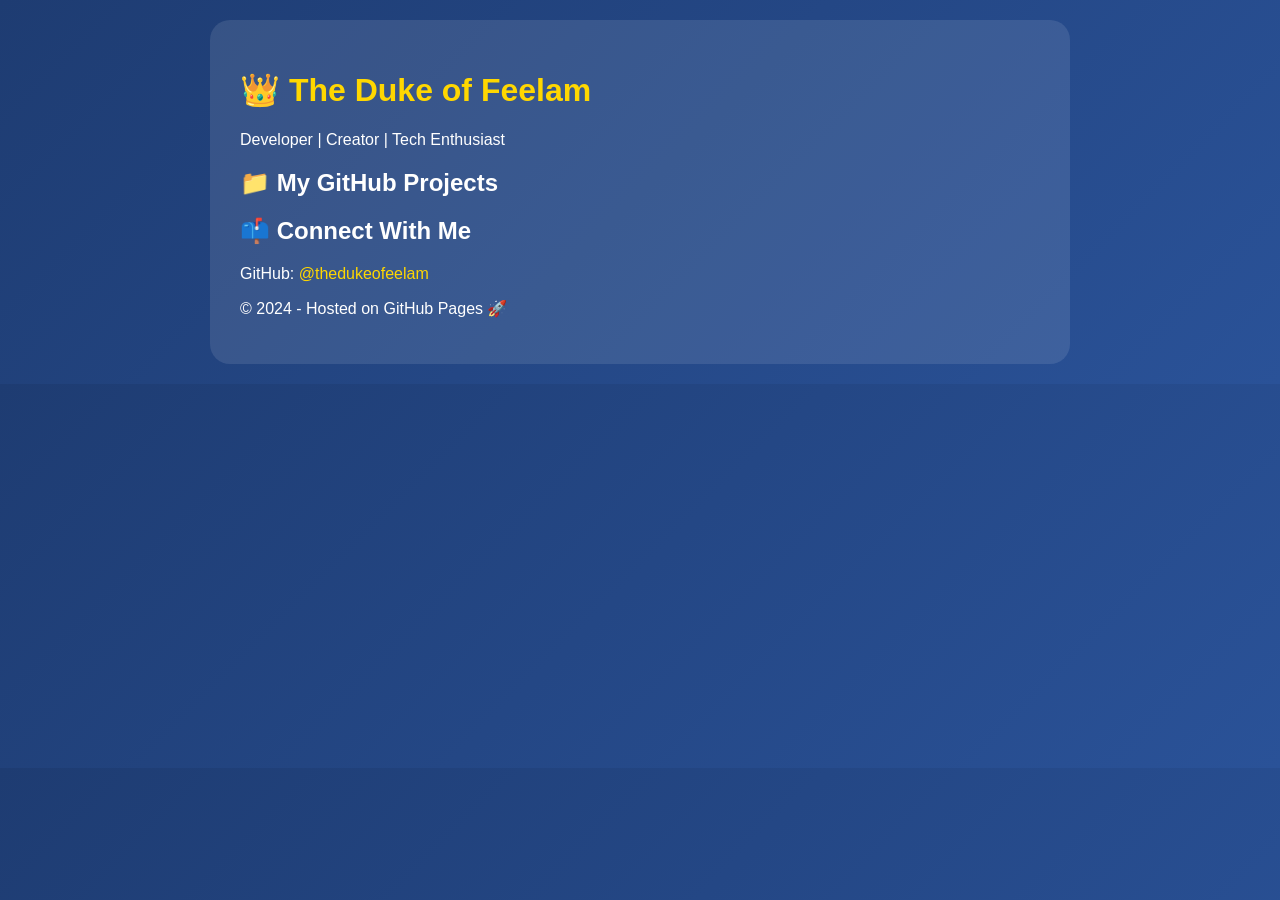
==== index.html @ 91776551 "Create index.html" ====
<!DOCTYPE html>
<html>
<head>
    <title>The Duke of Feelam | Portfolio</title>
    <meta name="viewport" content="width=device-width, initial-scale=1">
    <style>
        body {
            font-family: Arial, sans-serif;
            margin: 0;
            padding: 20px;
            background: linear-gradient(135deg, #1e3c72, #2a5298);
            color: white;
        }
        .container {
            max-width: 800px;
            margin: auto;
            background: rgba(255,255,255,0.1);
            padding: 30px;
            border-radius: 20px;
        }
        h1 { color: #ffd700; }
        .project {
            background: rgba(255,255,255,0.2);
            padding: 15px;
            margin: 10px 0;
            border-radius: 10px;
        }
        a {
            color: #ffd700;
            text-decoration: none;
        }
        .btn {
            background: #ffd700;
            color: #333;
            padding: 10px 20px;
            border-radius: 5px;
            display: inline-block;
            margin-top: 10px;
        }
    </style>
</head>
<body>
    <div class="container">
        <h1>👑 The Duke of Feelam</h1>
        <p>Developer | Creator | Tech Enthusiast</p>
        
        <h2>📁 My GitHub Projects</h2>
        <div id="repos"></div>
        
        <h2>📫 Connect With Me</h2>
        <p>GitHub: <a href="https://github.com/thedukeofeelam" target="_blank">@thedukeofeelam</a></p>
        
        <footer>
            <p>© 2024 - Hosted on GitHub Pages 🚀</p>
        </footer>
    </div>
    
    <script>
        fetch('https://api.github.com/users/thedukeofeelam/repos')
            .then(res => res.json())
            .then(repos => {
                const html = repos.map(repo => `
                    <div class="project">
                        <strong>📦 ${repo.name}</strong><br>
                        ${repo.description || 'No description'}<br>
                        <a href="${repo.html_url}" target="_blank">View on GitHub →</a>
                    </div>
                `).join('');
                document.getElementById('repos').innerHTML = html || '<p>No public repos yet</p>';
            });
    </script>
</body>
</html>
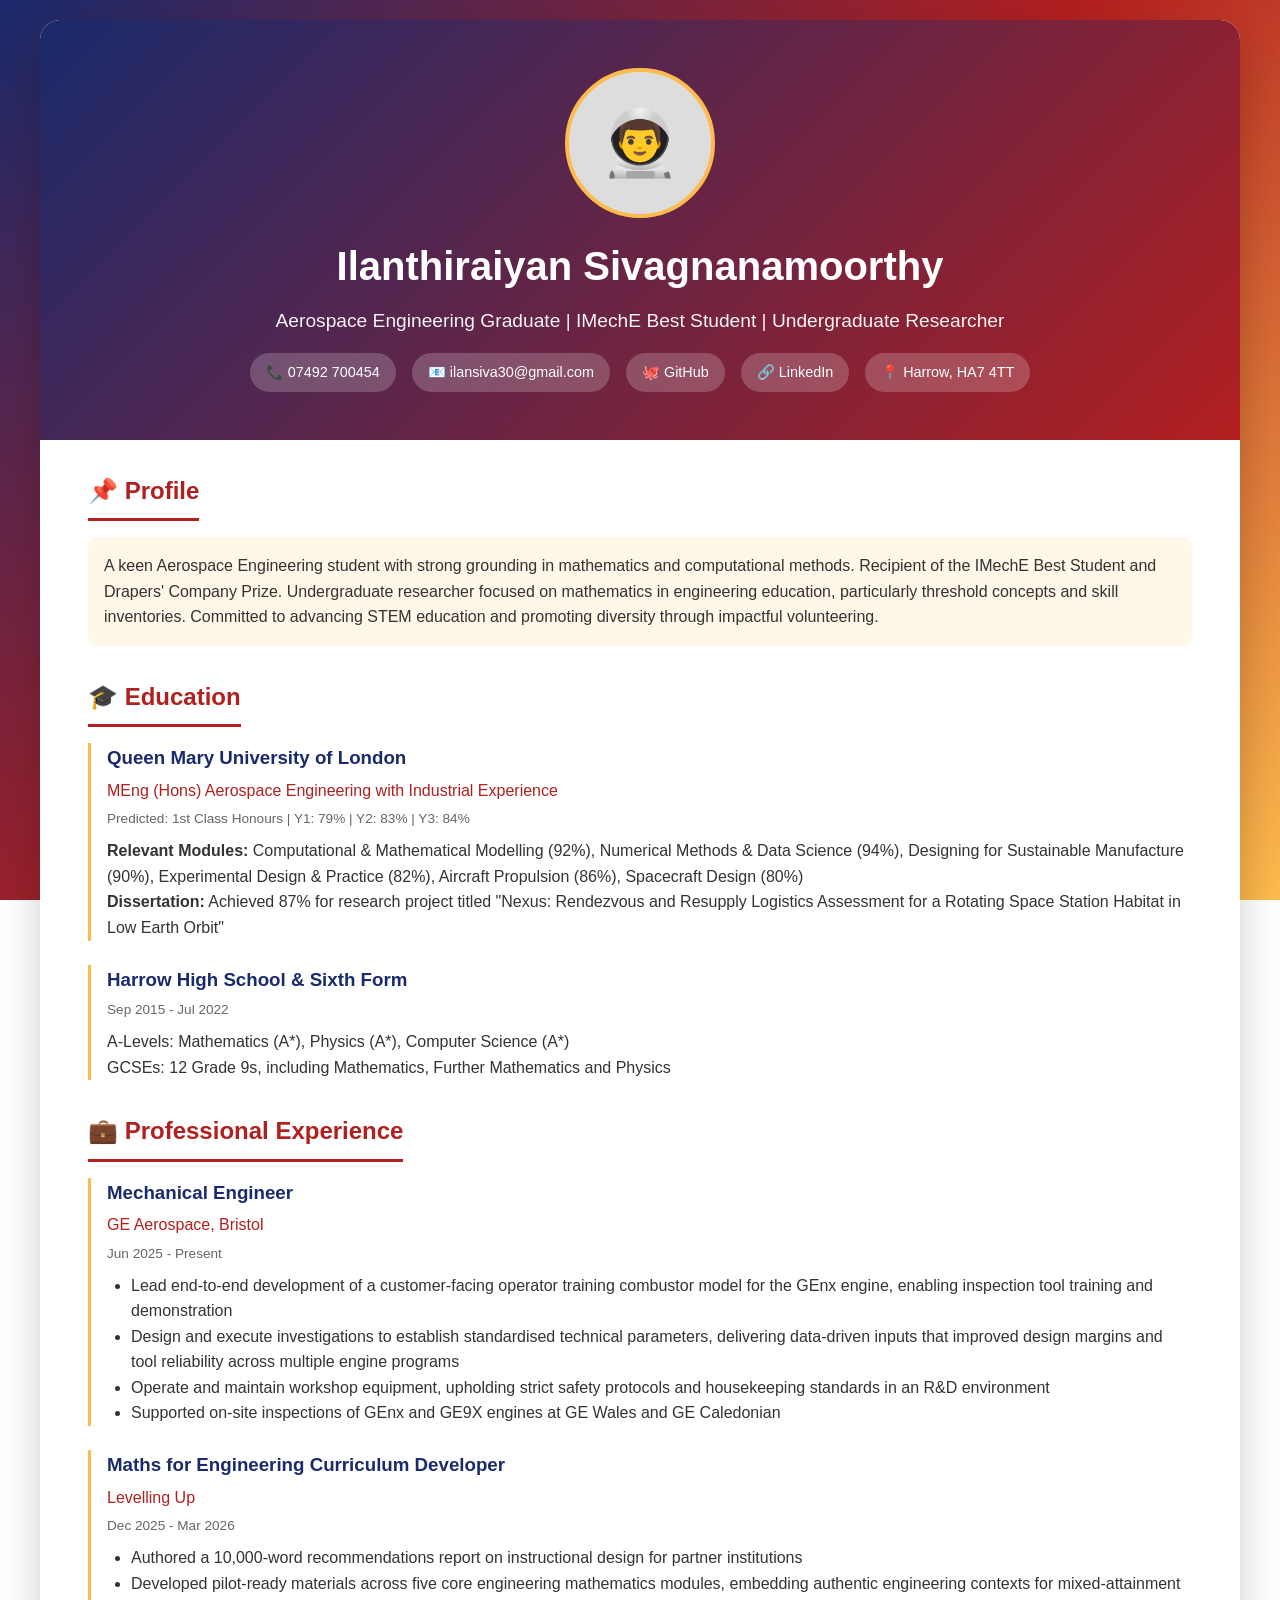
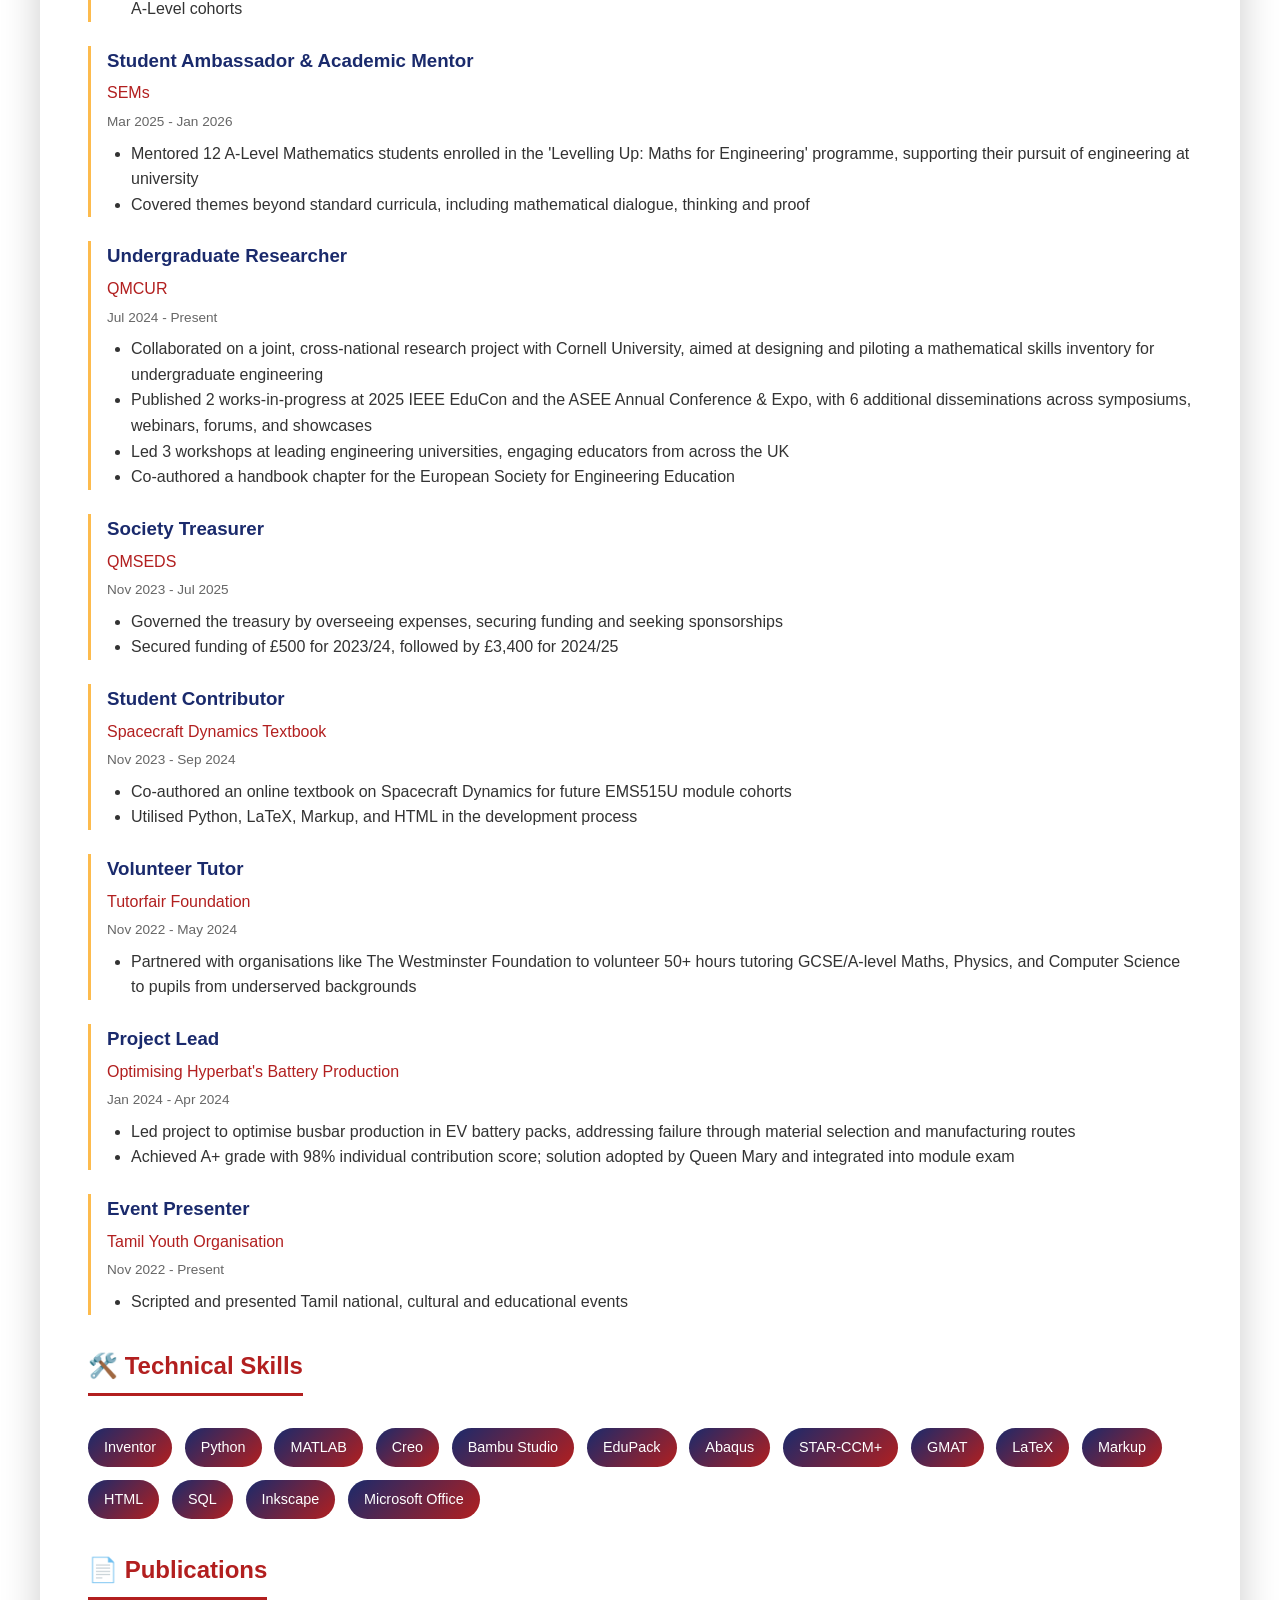
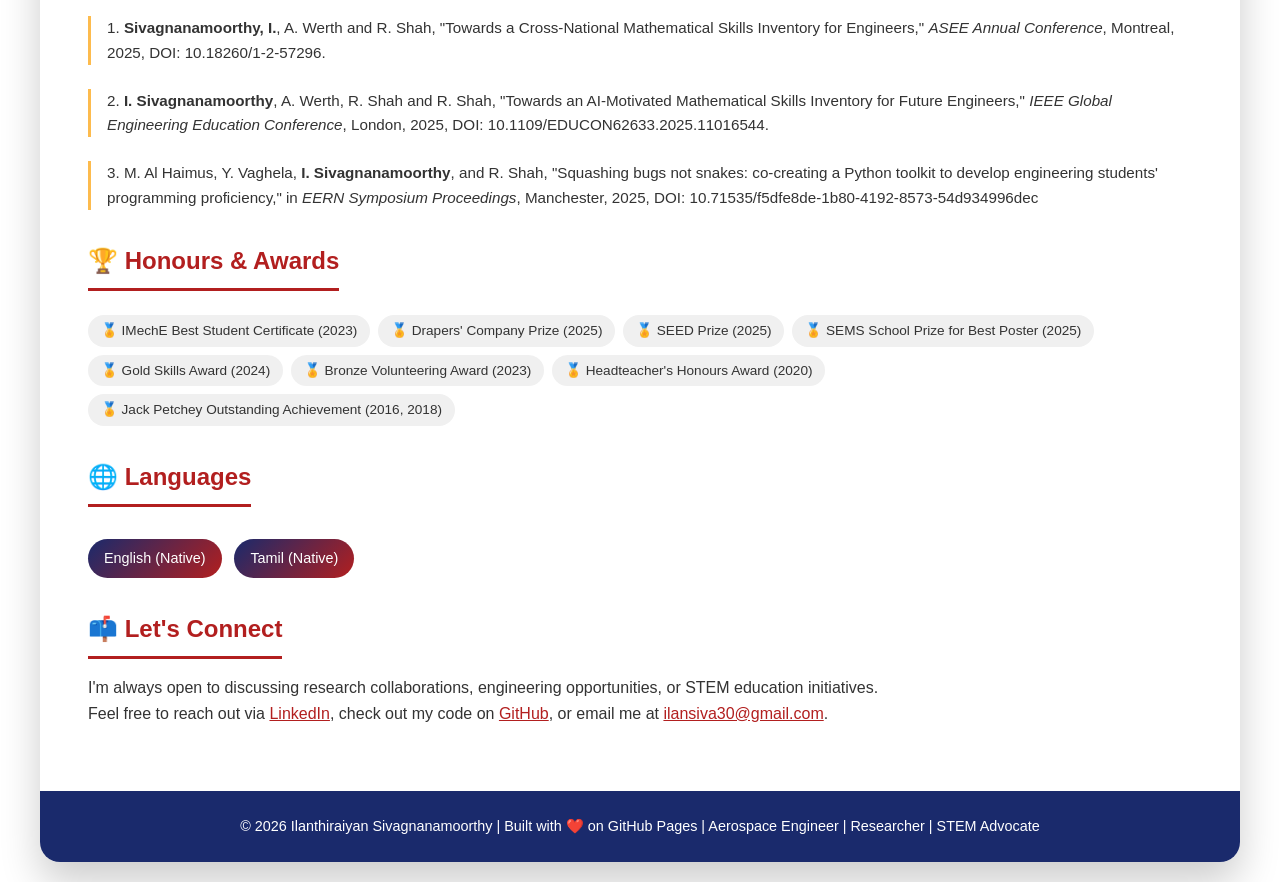
==== commit b4c2215a: "Update index.html" ====
--- a/index.html
+++ b/index.html
@@ -1,73 +1,402 @@
 <!DOCTYPE html>
-<html>
+<html lang="en">
 <head>
-    <title>The Duke of Feelam | Portfolio</title>
-    <meta name="viewport" content="width=device-width, initial-scale=1">
+    <meta charset="UTF-8">
+    <meta name="viewport" content="width=device-width, initial-scale=1.0">
+    <title>Ilanthiraiyan Sivagnanamoorthy | Aerospace Engineer</title>
     <style>
+        * {
+            margin: 0;
+            padding: 0;
+            box-sizing: border-box;
+        }
+
         body {
-            font-family: Arial, sans-serif;
-            margin: 0;
+            font-family: 'Segoe UI', Tahoma, Geneva, Verdana, sans-serif;
+            line-height: 1.6;
+            color: #333;
+            background: linear-gradient(135deg, #1a2a6c, #b21f1f, #fdbb4d);
+            background-attachment: fixed;
+            min-height: 100vh;
             padding: 20px;
-            background: linear-gradient(135deg, #1e3c72, #2a5298);
+        }
+
+        .container {
+            max-width: 1200px;
+            margin: 0 auto;
+            background: white;
+            border-radius: 20px;
+            box-shadow: 0 20px 40px rgba(0,0,0,0.2);
+            overflow: hidden;
+        }
+
+        header {
+            background: linear-gradient(135deg, #1a2a6c, #b21f1f);
             color: white;
-        }
-        .container {
-            max-width: 800px;
-            margin: auto;
-            background: rgba(255,255,255,0.1);
-            padding: 30px;
+            padding: 3rem;
+            text-align: center;
+        }
+
+        .profile-img {
+            width: 150px;
+            height: 150px;
+            border-radius: 50%;
+            border: 4px solid #fdbb4d;
+            margin-bottom: 1rem;
+            object-fit: cover;
+            background: #ddd;
+            display: inline-flex;
+            align-items: center;
+            justify-content: center;
+            font-size: 4rem;
+        }
+
+        h1 {
+            font-size: 2.5rem;
+            margin-bottom: 0.5rem;
+        }
+
+        .title {
+            font-size: 1.2rem;
+            opacity: 0.95;
+            margin-bottom: 1rem;
+        }
+
+        .contact-info {
+            display: flex;
+            justify-content: center;
+            gap: 1rem;
+            flex-wrap: wrap;
+            margin-top: 1rem;
+        }
+
+        .contact-info a, .contact-info span {
+            color: white;
+            text-decoration: none;
+            padding: 0.5rem 1rem;
+            background: rgba(255,255,255,0.2);
+            border-radius: 25px;
+            transition: 0.3s;
+            font-size: 0.9rem;
+        }
+
+        .contact-info a:hover {
+            background: #fdbb4d;
+            color: #1a2a6c;
+            transform: translateY(-2px);
+        }
+
+        .content {
+            padding: 2rem 3rem;
+        }
+
+        section {
+            margin-bottom: 2rem;
+        }
+
+        h2 {
+            color: #b21f1f;
+            border-bottom: 3px solid #b21f1f;
+            padding-bottom: 0.5rem;
+            margin-bottom: 1rem;
+            display: inline-block;
+        }
+
+        .skills {
+            display: flex;
+            flex-wrap: wrap;
+            gap: 0.8rem;
+            margin-top: 1rem;
+        }
+
+        .skill-tag {
+            background: linear-gradient(135deg, #1a2a6c, #b21f1f);
+            color: white;
+            padding: 0.5rem 1rem;
+            border-radius: 25px;
+            font-size: 0.9rem;
+        }
+
+        .project, .experience-item, .education-item, .publication-item, .award-item {
+            margin-bottom: 1.5rem;
+            padding-left: 1rem;
+            border-left: 3px solid #fdbb4d;
+        }
+
+        .project h3, .experience-item h3, .education-item h3, .publication-item h3 {
+            color: #1a2a6c;
+            margin-bottom: 0.3rem;
+        }
+
+        .company, .institution, .venue {
+            color: #b21f1f;
+            font-weight: 500;
+            margin-bottom: 0.3rem;
+        }
+
+        .date {
+            color: #666;
+            font-size: 0.85rem;
+            margin-bottom: 0.5rem;
+        }
+
+        .publication-item {
+            font-size: 0.95rem;
+        }
+
+        .publication-item a {
+            color: #b21f1f;
+            text-decoration: none;
+        }
+
+        .publication-item a:hover {
+            text-decoration: underline;
+        }
+
+        .award-list {
+            display: flex;
+            flex-wrap: wrap;
+            gap: 0.5rem;
+            margin-top: 0.5rem;
+        }
+
+        .award-badge {
+            background: #f0f0f0;
+            padding: 0.3rem 0.8rem;
             border-radius: 20px;
-        }
-        h1 { color: #ffd700; }
-        .project {
-            background: rgba(255,255,255,0.2);
-            padding: 15px;
-            margin: 10px 0;
+            font-size: 0.85rem;
+        }
+
+        footer {
+            background: #1a2a6c;
+            text-align: center;
+            padding: 1.5rem;
+            color: white;
+            font-size: 0.9rem;
+        }
+
+        .highlight {
+            background: #fdbb4d20;
+            padding: 1rem;
             border-radius: 10px;
-        }
-        a {
-            color: #ffd700;
-            text-decoration: none;
-        }
-        .btn {
-            background: #ffd700;
-            color: #333;
-            padding: 10px 20px;
-            border-radius: 5px;
-            display: inline-block;
-            margin-top: 10px;
+            margin-bottom: 1rem;
+        }
+
+        @media (max-width: 768px) {
+            .content {
+                padding: 1.5rem;
+            }
+            h1 {
+                font-size: 1.8rem;
+            }
+            .contact-info span {
+                font-size: 0.75rem;
+            }
         }
     </style>
 </head>
 <body>
     <div class="container">
-        <h1>👑 The Duke of Feelam</h1>
-        <p>Developer | Creator | Tech Enthusiast</p>
-        
-        <h2>📁 My GitHub Projects</h2>
-        <div id="repos"></div>
-        
-        <h2>📫 Connect With Me</h2>
-        <p>GitHub: <a href="https://github.com/thedukeofeelam" target="_blank">@thedukeofeelam</a></p>
-        
+        <header>
+            <div class="profile-img">👨‍🚀</div>
+            <h1>Ilanthiraiyan Sivagnanamoorthy</h1>
+            <div class="title">Aerospace Engineering Graduate | IMechE Best Student | Undergraduate Researcher</div>
+            <div class="contact-info">
+                <span>📞 07492 700454</span>
+                <a href="mailto:ilansiva30@gmail.com">📧 ilansiva30@gmail.com</a>
+                <a href="https://github.com/thedukeofeelam" target="_blank">🐙 GitHub</a>
+                <a href="https://www.linkedin.com/in/ilanthiraiyan-sivagnanamoorthy/" target="_blank">🔗 LinkedIn</a>
+                <span>📍 Harrow, HA7 4TT</span>
+            </div>
+        </header>
+
+        <div class="content">
+            <section>
+                <h2>📌 Profile</h2>
+                <div class="highlight">
+                    <p>A keen Aerospace Engineering student with strong grounding in mathematics and computational methods. Recipient of the IMechE Best Student and Drapers' Company Prize. Undergraduate researcher focused on mathematics in engineering education, particularly threshold concepts and skill inventories. Committed to advancing STEM education and promoting diversity through impactful volunteering.</p>
+                </div>
+            </section>
+
+            <section>
+                <h2>🎓 Education</h2>
+                <div class="education-item">
+                    <h3>Queen Mary University of London</h3>
+                    <div class="company">MEng (Hons) Aerospace Engineering with Industrial Experience</div>
+                    <div class="date">Predicted: 1st Class Honours | Y1: 79% | Y2: 83% | Y3: 84%</div>
+                    <p><strong>Relevant Modules:</strong> Computational & Mathematical Modelling (92%), Numerical Methods & Data Science (94%), Designing for Sustainable Manufacture (90%), Experimental Design & Practice (82%), Aircraft Propulsion (86%), Spacecraft Design (80%)</p>
+                    <p><strong>Dissertation:</strong> Achieved 87% for research project titled "Nexus: Rendezvous and Resupply Logistics Assessment for a Rotating Space Station Habitat in Low Earth Orbit"</p>
+                </div>
+                <div class="education-item">
+                    <h3>Harrow High School & Sixth Form</h3>
+                    <div class="date">Sep 2015 - Jul 2022</div>
+                    <p>A-Levels: Mathematics (A*), Physics (A*), Computer Science (A*)<br>
+                    GCSEs: 12 Grade 9s, including Mathematics, Further Mathematics and Physics</p>
+                </div>
+            </section>
+
+            <section>
+                <h2>💼 Professional Experience</h2>
+                
+                <div class="experience-item">
+                    <h3>Mechanical Engineer</h3>
+                    <div class="company">GE Aerospace, Bristol</div>
+                    <div class="date">Jun 2025 - Present</div>
+                    <ul style="margin-left: 1.5rem;">
+                        <li>Lead end-to-end development of a customer-facing operator training combustor model for the GEnx engine, enabling inspection tool training and demonstration</li>
+                        <li>Design and execute investigations to establish standardised technical parameters, delivering data-driven inputs that improved design margins and tool reliability across multiple engine programs</li>
+                        <li>Operate and maintain workshop equipment, upholding strict safety protocols and housekeeping standards in an R&D environment</li>
+                        <li>Supported on-site inspections of GEnx and GE9X engines at GE Wales and GE Caledonian</li>
+                    </ul>
+                </div>
+
+                <div class="experience-item">
+                    <h3>Maths for Engineering Curriculum Developer</h3>
+                    <div class="company">Levelling Up</div>
+                    <div class="date">Dec 2025 - Mar 2026</div>
+                    <ul style="margin-left: 1.5rem;">
+                        <li>Authored a 10,000-word recommendations report on instructional design for partner institutions</li>
+                        <li>Developed pilot-ready materials across five core engineering mathematics modules, embedding authentic engineering contexts for mixed-attainment A-Level cohorts</li>
+                    </ul>
+                </div>
+
+                <div class="experience-item">
+                    <h3>Student Ambassador & Academic Mentor</h3>
+                    <div class="company">SEMs</div>
+                    <div class="date">Mar 2025 - Jan 2026</div>
+                    <ul style="margin-left: 1.5rem;">
+                        <li>Mentored 12 A-Level Mathematics students enrolled in the 'Levelling Up: Maths for Engineering' programme, supporting their pursuit of engineering at university</li>
+                        <li>Covered themes beyond standard curricula, including mathematical dialogue, thinking and proof</li>
+                    </ul>
+                </div>
+
+                <div class="experience-item">
+                    <h3>Undergraduate Researcher</h3>
+                    <div class="company">QMCUR</div>
+                    <div class="date">Jul 2024 - Present</div>
+                    <ul style="margin-left: 1.5rem;">
+                        <li>Collaborated on a joint, cross-national research project with Cornell University, aimed at designing and piloting a mathematical skills inventory for undergraduate engineering</li>
+                        <li>Published 2 works-in-progress at 2025 IEEE EduCon and the ASEE Annual Conference & Expo, with 6 additional disseminations across symposiums, webinars, forums, and showcases</li>
+                        <li>Led 3 workshops at leading engineering universities, engaging educators from across the UK</li>
+                        <li>Co-authored a handbook chapter for the European Society for Engineering Education</li>
+                    </ul>
+                </div>
+
+                <div class="experience-item">
+                    <h3>Society Treasurer</h3>
+                    <div class="company">QMSEDS</div>
+                    <div class="date">Nov 2023 - Jul 2025</div>
+                    <ul style="margin-left: 1.5rem;">
+                        <li>Governed the treasury by overseeing expenses, securing funding and seeking sponsorships</li>
+                        <li>Secured funding of £500 for 2023/24, followed by £3,400 for 2024/25</li>
+                    </ul>
+                </div>
+
+                <div class="experience-item">
+                    <h3>Student Contributor</h3>
+                    <div class="company">Spacecraft Dynamics Textbook</div>
+                    <div class="date">Nov 2023 - Sep 2024</div>
+                    <ul style="margin-left: 1.5rem;">
+                        <li>Co-authored an online textbook on Spacecraft Dynamics for future EMS515U module cohorts</li>
+                        <li>Utilised Python, LaTeX, Markup, and HTML in the development process</li>
+                    </ul>
+                </div>
+
+                <div class="experience-item">
+                    <h3>Volunteer Tutor</h3>
+                    <div class="company">Tutorfair Foundation</div>
+                    <div class="date">Nov 2022 - May 2024</div>
+                    <ul style="margin-left: 1.5rem;">
+                        <li>Partnered with organisations like The Westminster Foundation to volunteer 50+ hours tutoring GCSE/A-level Maths, Physics, and Computer Science to pupils from underserved backgrounds</li>
+                    </ul>
+                </div>
+
+                <div class="experience-item">
+                    <h3>Project Lead</h3>
+                    <div class="company">Optimising Hyperbat's Battery Production</div>
+                    <div class="date">Jan 2024 - Apr 2024</div>
+                    <ul style="margin-left: 1.5rem;">
+                        <li>Led project to optimise busbar production in EV battery packs, addressing failure through material selection and manufacturing routes</li>
+                        <li>Achieved A+ grade with 98% individual contribution score; solution adopted by Queen Mary and integrated into module exam</li>
+                    </ul>
+                </div>
+
+                <div class="experience-item">
+                    <h3>Event Presenter</h3>
+                    <div class="company">Tamil Youth Organisation</div>
+                    <div class="date">Nov 2022 - Present</div>
+                    <ul style="margin-left: 1.5rem;">
+                        <li>Scripted and presented Tamil national, cultural and educational events</li>
+                    </ul>
+                </div>
+            </section>
+
+            <section>
+                <h2>🛠️ Technical Skills</h2>
+                <div class="skills">
+                    <span class="skill-tag">Inventor</span>
+                    <span class="skill-tag">Python</span>
+                    <span class="skill-tag">MATLAB</span>
+                    <span class="skill-tag">Creo</span>
+                    <span class="skill-tag">Bambu Studio</span>
+                    <span class="skill-tag">EduPack</span>
+                    <span class="skill-tag">Abaqus</span>
+                    <span class="skill-tag">STAR-CCM+</span>
+                    <span class="skill-tag">GMAT</span>
+                    <span class="skill-tag">LaTeX</span>
+                    <span class="skill-tag">Markup</span>
+                    <span class="skill-tag">HTML</span>
+                    <span class="skill-tag">SQL</span>
+                    <span class="skill-tag">Inkscape</span>
+                    <span class="skill-tag">Microsoft Office</span>
+                </div>
+            </section>
+
+            <section>
+                <h2>📄 Publications</h2>
+                <div class="publication-item">
+                    <p>1. <strong>Sivagnanamoorthy, I.</strong>, A. Werth and R. Shah, "Towards a Cross-National Mathematical Skills Inventory for Engineers," <em>ASEE Annual Conference</em>, Montreal, 2025, DOI: 10.18260/1-2-57296.</p>
+                </div>
+                <div class="publication-item">
+                    <p>2. <strong>I. Sivagnanamoorthy</strong>, A. Werth, R. Shah and R. Shah, "Towards an AI-Motivated Mathematical Skills Inventory for Future Engineers," <em>IEEE Global Engineering Education Conference</em>, London, 2025, DOI: 10.1109/EDUCON62633.2025.11016544.</p>
+                </div>
+                <div class="publication-item">
+                    <p>3. M. Al Haimus, Y. Vaghela, <strong>I. Sivagnanamoorthy</strong>, and R. Shah, "Squashing bugs not snakes: co-creating a Python toolkit to develop engineering students' programming proficiency," in <em>EERN Symposium Proceedings</em>, Manchester, 2025, DOI: 10.71535/f5dfe8de-1b80-4192-8573-54d934996dec</p>
+                </div>
+            </section>
+
+            <section>
+                <h2>🏆 Honours & Awards</h2>
+                <div class="award-list">
+                    <span class="award-badge">🏅 IMechE Best Student Certificate (2023)</span>
+                    <span class="award-badge">🏅 Drapers' Company Prize (2025)</span>
+                    <span class="award-badge">🏅 SEED Prize (2025)</span>
+                    <span class="award-badge">🏅 SEMS School Prize for Best Poster (2025)</span>
+                    <span class="award-badge">🏅 Gold Skills Award (2024)</span>
+                    <span class="award-badge">🏅 Bronze Volunteering Award (2023)</span>
+                    <span class="award-badge">🏅 Headteacher's Honours Award (2020)</span>
+                    <span class="award-badge">🏅 Jack Petchey Outstanding Achievement (2016, 2018)</span>
+                </div>
+            </section>
+
+            <section>
+                <h2>🌐 Languages</h2>
+                <div class="skills">
+                    <span class="skill-tag">English (Native)</span>
+                    <span class="skill-tag">Tamil (Native)</span>
+                </div>
+            </section>
+
+            <section>
+                <h2>📫 Let's Connect</h2>
+                <p>I'm always open to discussing research collaborations, engineering opportunities, or STEM education initiatives.</p>
+                <p>Feel free to reach out via <a href="https://www.linkedin.com/in/ilanthiraiyan-sivagnanamoorthy/" target="_blank" style="color:#b21f1f;">LinkedIn</a>, check out my code on <a href="https://github.com/thedukeofeelam" target="_blank" style="color:#b21f1f;">GitHub</a>, or email me at <a href="mailto:ilansiva30@gmail.com" style="color:#b21f1f;">ilansiva30@gmail.com</a>.</p>
+            </section>
+        </div>
+
         <footer>
-            <p>© 2024 - Hosted on GitHub Pages 🚀</p>
+            <p>© 2026 Ilanthiraiyan Sivagnanamoorthy | Built with ❤️ on GitHub Pages | Aerospace Engineer | Researcher | STEM Advocate</p>
         </footer>
     </div>
-    
-    <script>
-        fetch('https://api.github.com/users/thedukeofeelam/repos')
-            .then(res => res.json())
-            .then(repos => {
-                const html = repos.map(repo => `
-                    <div class="project">
-                        <strong>📦 ${repo.name}</strong><br>
-                        ${repo.description || 'No description'}<br>
-                        <a href="${repo.html_url}" target="_blank">View on GitHub →</a>
-                    </div>
-                `).join('');
-                document.getElementById('repos').innerHTML = html || '<p>No public repos yet</p>';
-            });
-    </script>
 </body>
 </html>
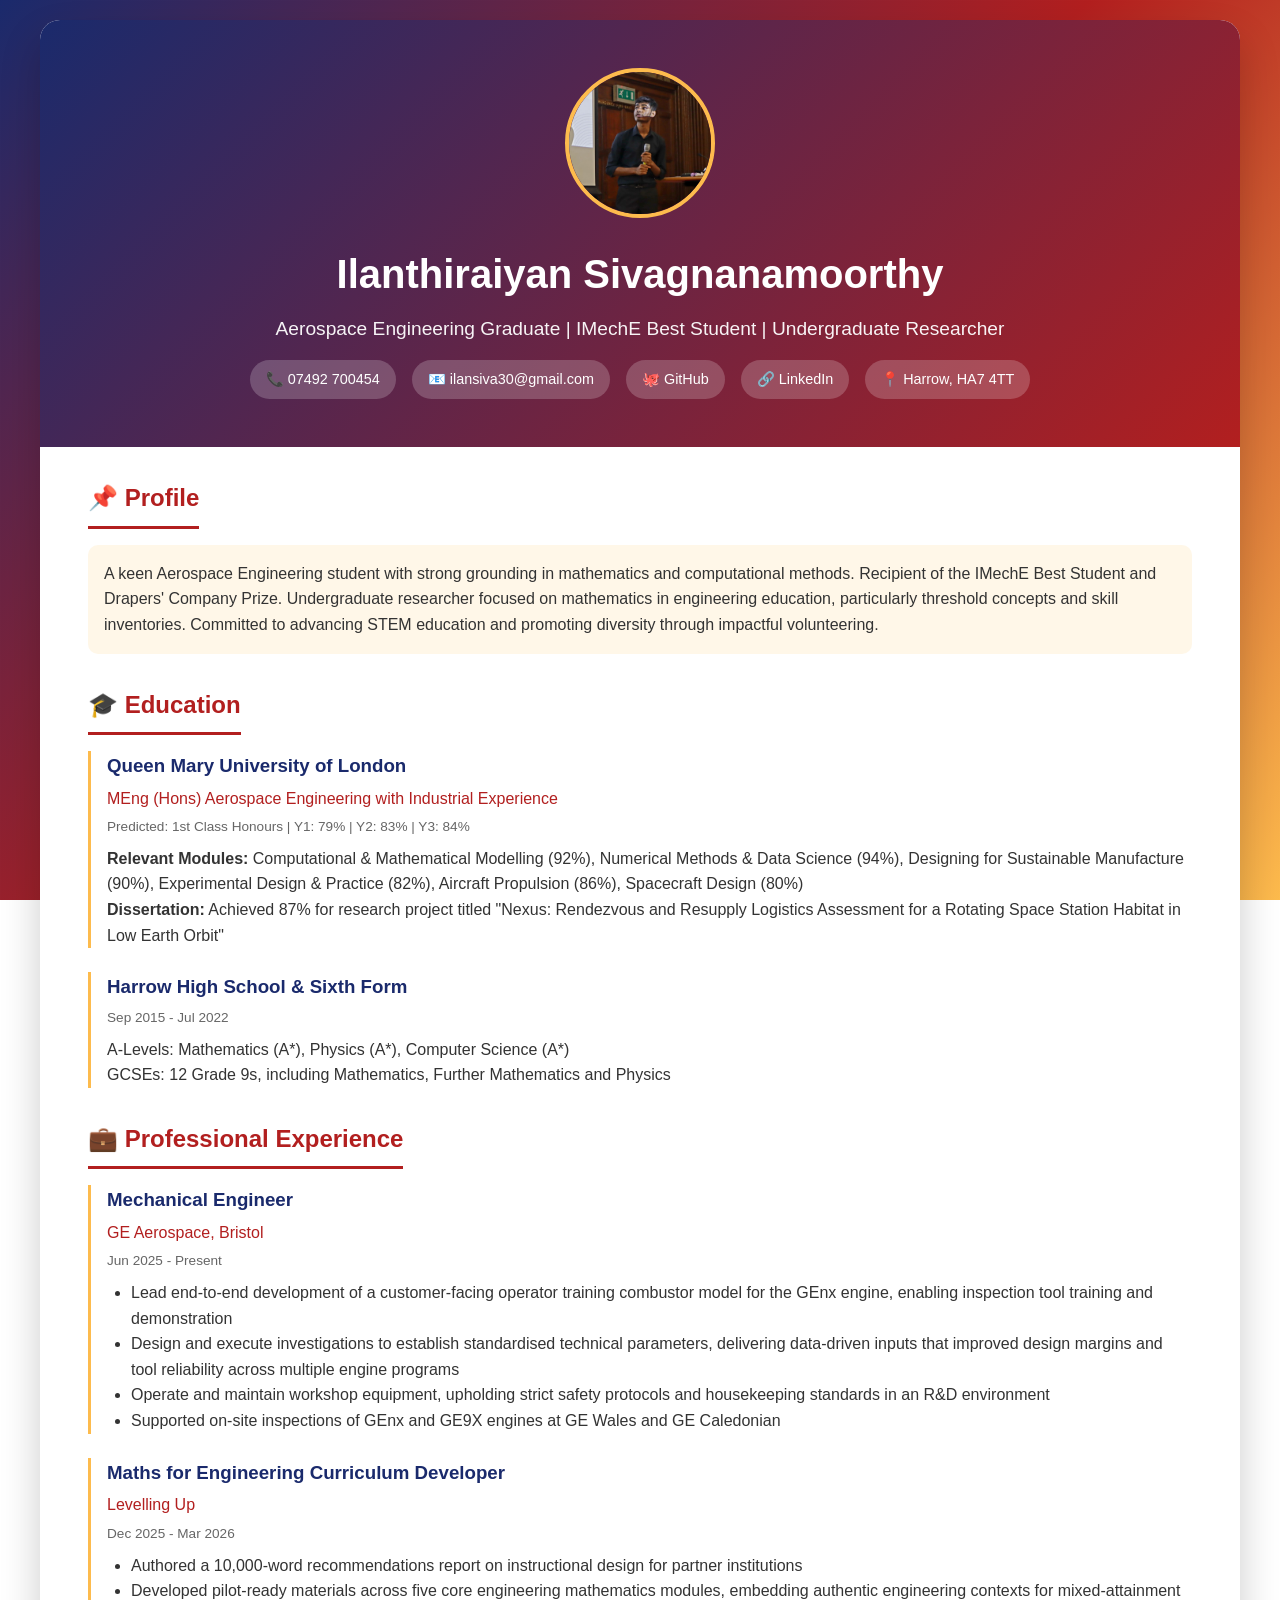
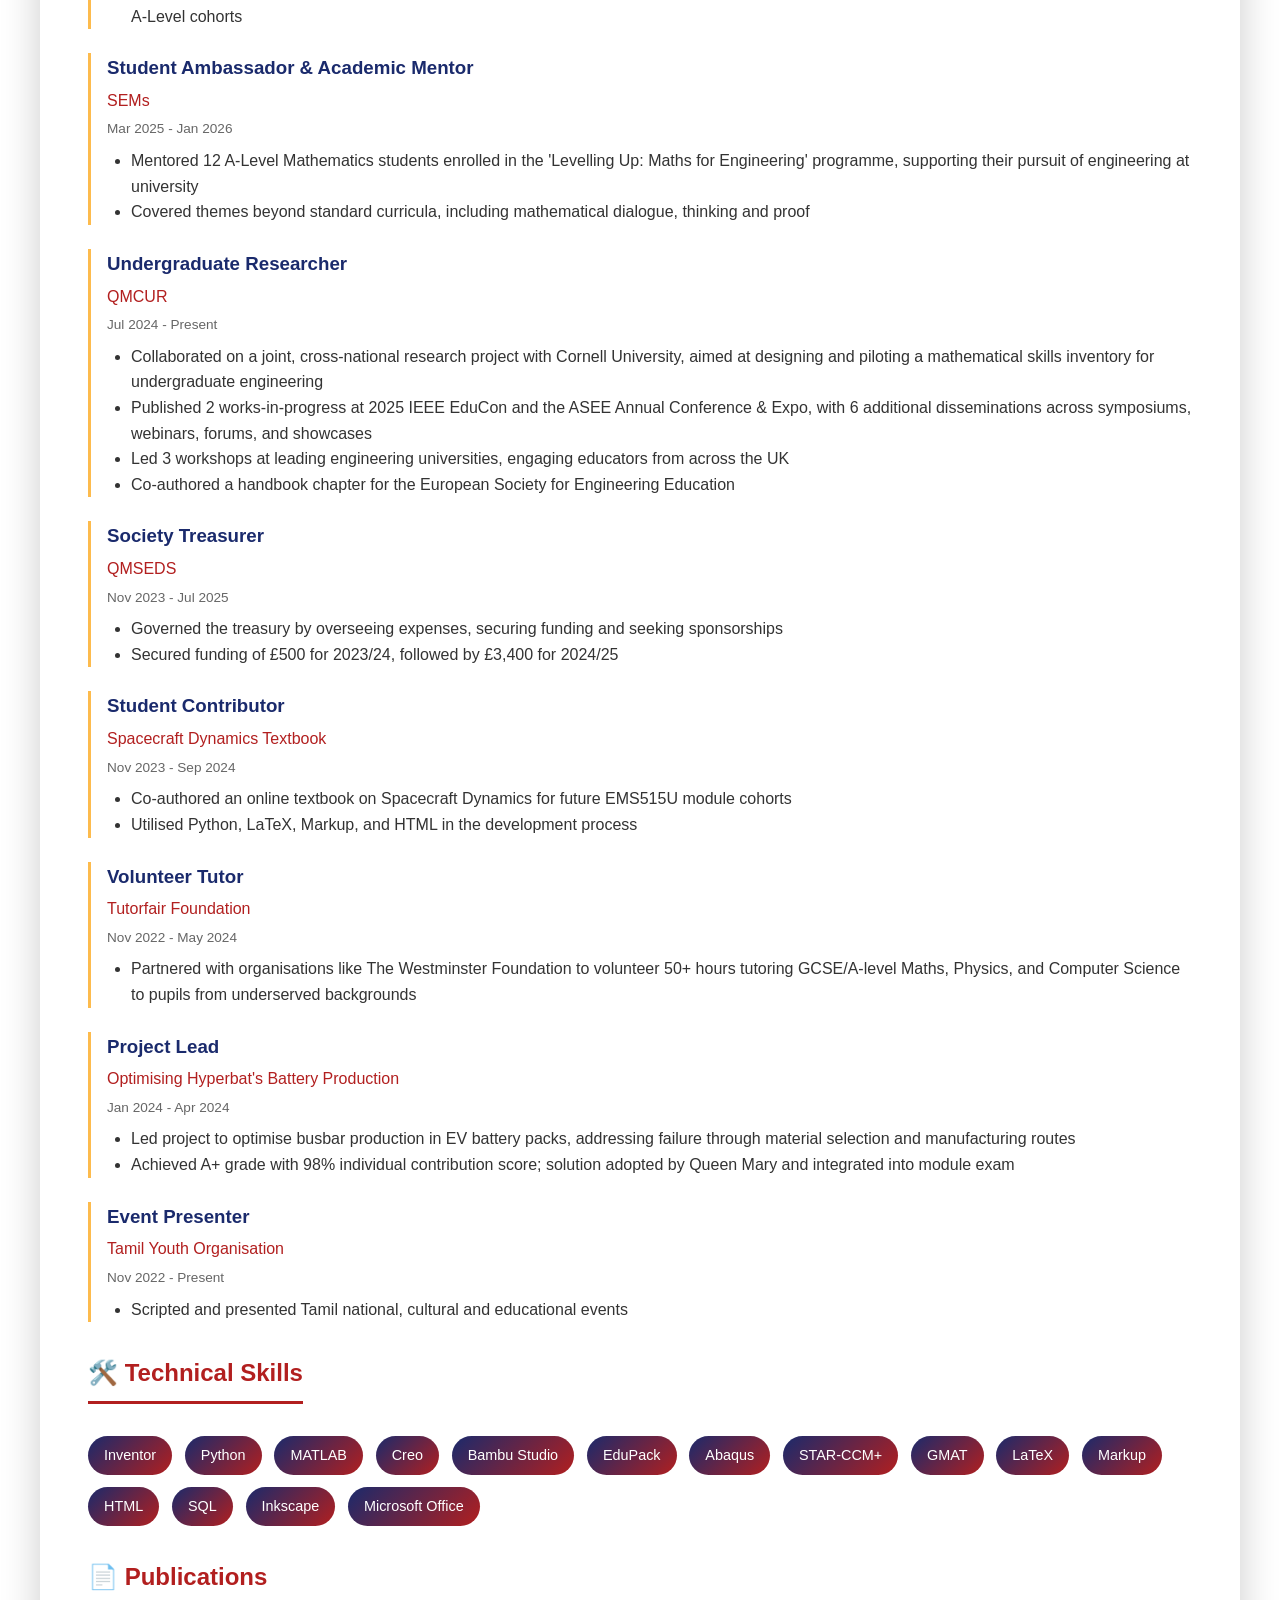
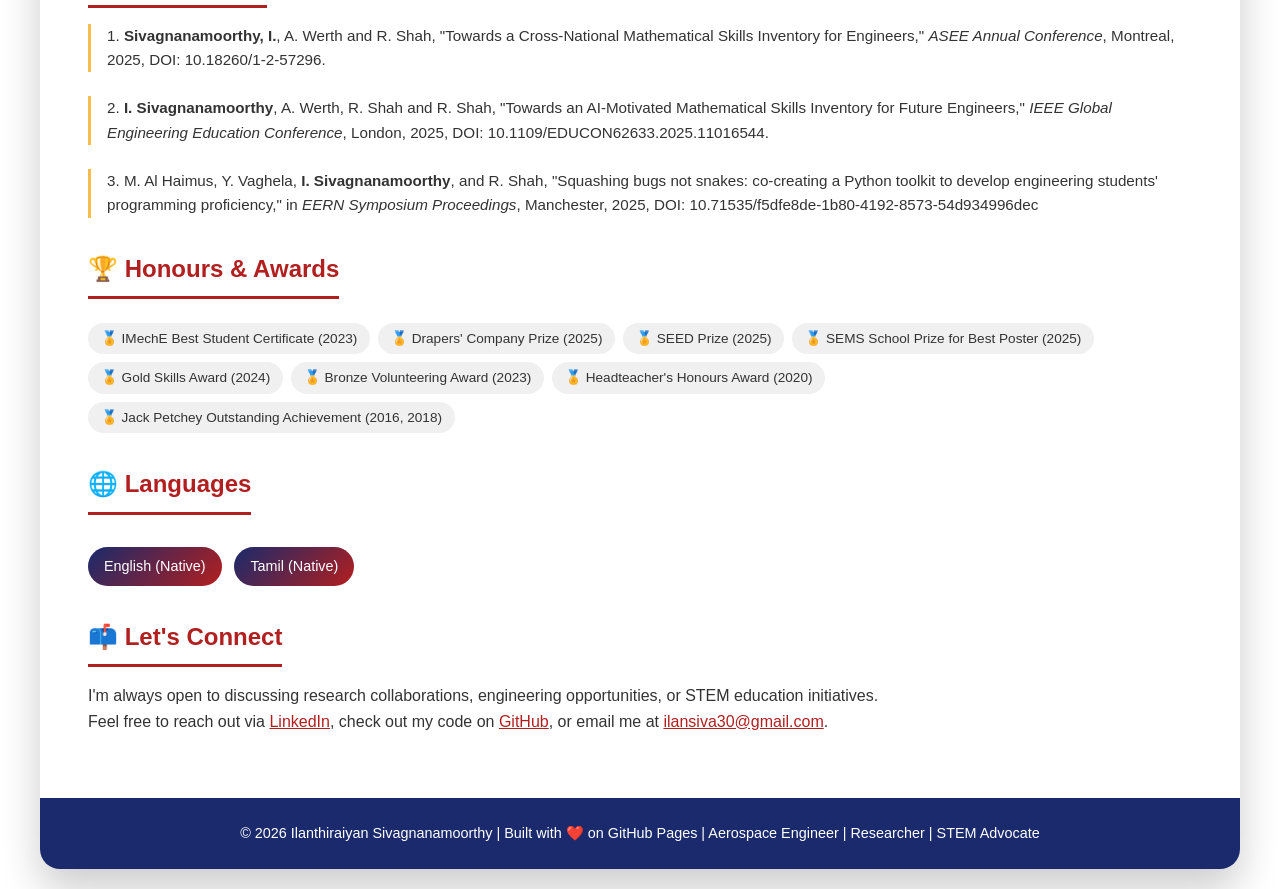
==== commit 7ea8d70b: "Update index.html" ====
--- a/index.html
+++ b/index.html
@@ -198,7 +198,7 @@
 <body>
     <div class="container">
         <header>
-            <div class="profile-img">👨‍🚀</div>
+            <img src="profile.jpg" alt="Ilanthiraiyan" class="profile-img">
             <h1>Ilanthiraiyan Sivagnanamoorthy</h1>
             <div class="title">Aerospace Engineering Graduate | IMechE Best Student | Undergraduate Researcher</div>
             <div class="contact-info">
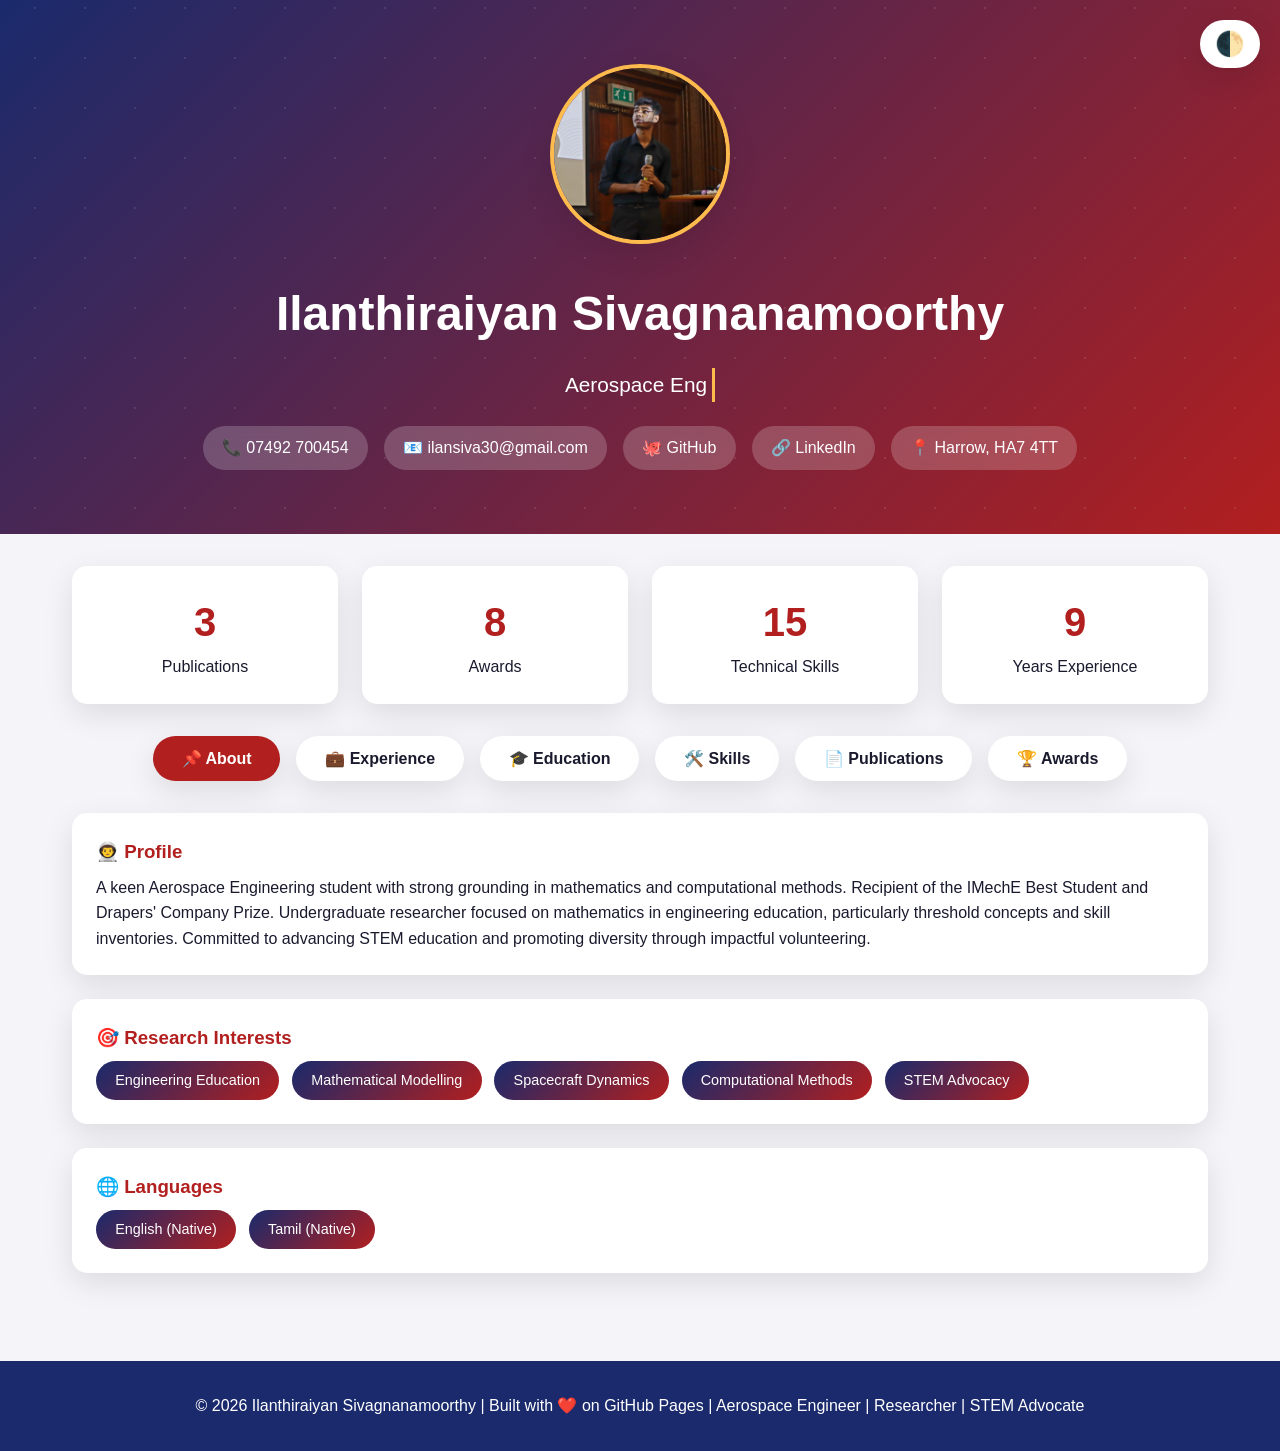
==== commit c4d5cd8b: "Update index.html" ====
--- a/index.html
+++ b/index.html
@@ -9,394 +9,650 @@
             margin: 0;
             padding: 0;
             box-sizing: border-box;
+            transition: all 0.3s ease;
+        }
+
+        :root {
+            --bg-primary: #f4f4f9;
+            --bg-card: #ffffff;
+            --text-primary: #1a1a2e;
+            --text-secondary: #666;
+            --accent: #b21f1f;
+            --accent-light: #fdbb4d;
+            --accent-dark: #1a2a6c;
+            --shadow: 0 10px 30px rgba(0,0,0,0.1);
+        }
+
+        [data-theme="dark"] {
+            --bg-primary: #1a1a2e;
+            --bg-card: #16213e;
+            --text-primary: #ffffff;
+            --text-secondary: #aaa;
+            --shadow: 0 10px 30px rgba(0,0,0,0.3);
         }
 
         body {
             font-family: 'Segoe UI', Tahoma, Geneva, Verdana, sans-serif;
+            background: var(--bg-primary);
+            color: var(--text-primary);
             line-height: 1.6;
-            color: #333;
-            background: linear-gradient(135deg, #1a2a6c, #b21f1f, #fdbb4d);
-            background-attachment: fixed;
-            min-height: 100vh;
-            padding: 20px;
-        }
-
-        .container {
-            max-width: 1200px;
-            margin: 0 auto;
-            background: white;
-            border-radius: 20px;
-            box-shadow: 0 20px 40px rgba(0,0,0,0.2);
+            transition: all 0.3s ease;
+        }
+
+        /* Theme Toggle Button */
+        .theme-toggle {
+            position: fixed;
+            top: 20px;
+            right: 20px;
+            z-index: 1000;
+            background: var(--bg-card);
+            border: none;
+            font-size: 1.5rem;
+            cursor: pointer;
+            padding: 10px 15px;
+            border-radius: 50px;
+            box-shadow: var(--shadow);
+            color: var(--text-primary);
+        }
+
+        /* Header Section */
+        .hero {
+            background: linear-gradient(135deg, var(--accent-dark), var(--accent));
+            color: white;
+            text-align: center;
+            padding: 4rem 2rem;
+            position: relative;
             overflow: hidden;
         }
 
-        header {
-            background: linear-gradient(135deg, #1a2a6c, #b21f1f);
-            color: white;
-            padding: 3rem;
-            text-align: center;
+        .hero::before {
+            content: '';
+            position: absolute;
+            top: -50%;
+            left: -50%;
+            width: 200%;
+            height: 200%;
+            background: radial-gradient(circle, rgba(255,255,255,0.1) 1px, transparent 1px);
+            background-size: 50px 50px;
+            animation: shift 20s linear infinite;
+        }
+
+        @keyframes shift {
+            0% { transform: translate(0, 0); }
+            100% { transform: translate(50px, 50px); }
         }
 
         .profile-img {
-            width: 150px;
-            height: 150px;
+            width: 180px;
+            height: 180px;
             border-radius: 50%;
-            border: 4px solid #fdbb4d;
-            margin-bottom: 1rem;
+            border: 4px solid var(--accent-light);
+            margin-bottom: 1.5rem;
             object-fit: cover;
-            background: #ddd;
-            display: inline-flex;
-            align-items: center;
-            justify-content: center;
-            font-size: 4rem;
+            position: relative;
+            z-index: 1;
+            box-shadow: var(--shadow);
         }
 
         h1 {
-            font-size: 2.5rem;
+            font-size: 3rem;
             margin-bottom: 0.5rem;
-        }
-
-        .title {
-            font-size: 1.2rem;
-            opacity: 0.95;
-            margin-bottom: 1rem;
-        }
-
-        .contact-info {
+            position: relative;
+            z-index: 1;
+        }
+
+        .typing-container {
+            font-size: 1.3rem;
+            margin: 1rem 0;
+            position: relative;
+            z-index: 1;
+        }
+
+        #typing-text {
+            border-right: 3px solid var(--accent-light);
+            padding-right: 5px;
+            display: inline-block;
+        }
+
+        .contact-bar {
             display: flex;
             justify-content: center;
             gap: 1rem;
             flex-wrap: wrap;
-            margin-top: 1rem;
-        }
-
-        .contact-info a, .contact-info span {
+            margin-top: 1.5rem;
+            position: relative;
+            z-index: 1;
+        }
+
+        .contact-bar a, .contact-bar span {
             color: white;
             text-decoration: none;
-            padding: 0.5rem 1rem;
+            padding: 0.6rem 1.2rem;
             background: rgba(255,255,255,0.2);
-            border-radius: 25px;
+            border-radius: 30px;
             transition: 0.3s;
-            font-size: 0.9rem;
-        }
-
-        .contact-info a:hover {
-            background: #fdbb4d;
-            color: #1a2a6c;
+            backdrop-filter: blur(10px);
+        }
+
+        .contact-bar a:hover {
+            background: var(--accent-light);
+            color: var(--accent-dark);
+            transform: translateY(-3px);
+        }
+
+        /* Main Container */
+        .container {
+            max-width: 1200px;
+            margin: 0 auto;
+            padding: 2rem;
+        }
+
+        /* Tab Navigation */
+        .tab-nav {
+            display: flex;
+            justify-content: center;
+            gap: 1rem;
+            margin-bottom: 2rem;
+            flex-wrap: wrap;
+        }
+
+        .tab-btn {
+            background: var(--bg-card);
+            border: none;
+            padding: 0.8rem 1.8rem;
+            font-size: 1rem;
+            cursor: pointer;
+            border-radius: 50px;
+            color: var(--text-primary);
+            font-weight: 600;
+            box-shadow: var(--shadow);
+            transition: all 0.3s;
+        }
+
+        .tab-btn:hover {
             transform: translateY(-2px);
         }
 
-        .content {
-            padding: 2rem 3rem;
-        }
-
-        section {
-            margin-bottom: 2rem;
-        }
-
-        h2 {
-            color: #b21f1f;
-            border-bottom: 3px solid #b21f1f;
-            padding-bottom: 0.5rem;
-            margin-bottom: 1rem;
-            display: inline-block;
-        }
-
-        .skills {
+        .tab-btn.active {
+            background: var(--accent);
+            color: white;
+        }
+
+        /* Tab Content */
+        .tab-content {
+            display: none;
+            animation: fadeIn 0.5s ease;
+        }
+
+        .tab-content.active {
+            display: block;
+        }
+
+        @keyframes fadeIn {
+            from { opacity: 0; transform: translateY(20px); }
+            to { opacity: 1; transform: translateY(0); }
+        }
+
+        /* Cards */
+        .card {
+            background: var(--bg-card);
+            border-radius: 15px;
+            padding: 1.5rem;
+            margin-bottom: 1.5rem;
+            box-shadow: var(--shadow);
+            transition: transform 0.3s;
+        }
+
+        .card:hover {
+            transform: translateY(-5px);
+        }
+
+        .card h3 {
+            color: var(--accent);
+            margin-bottom: 0.5rem;
+        }
+
+        .card .subtitle {
+            color: var(--accent-light);
+            font-weight: 600;
+            margin-bottom: 0.3rem;
+        }
+
+        .card .date {
+            color: var(--text-secondary);
+            font-size: 0.85rem;
+            margin-bottom: 0.8rem;
+        }
+
+        /* Skills Grid */
+        .skills-grid {
             display: flex;
             flex-wrap: wrap;
             gap: 0.8rem;
-            margin-top: 1rem;
-        }
-
-        .skill-tag {
-            background: linear-gradient(135deg, #1a2a6c, #b21f1f);
+        }
+
+        .skill-badge {
+            background: linear-gradient(135deg, var(--accent-dark), var(--accent));
             color: white;
-            padding: 0.5rem 1rem;
+            padding: 0.5rem 1.2rem;
             border-radius: 25px;
             font-size: 0.9rem;
-        }
-
-        .project, .experience-item, .education-item, .publication-item, .award-item {
-            margin-bottom: 1.5rem;
-            padding-left: 1rem;
-            border-left: 3px solid #fdbb4d;
-        }
-
-        .project h3, .experience-item h3, .education-item h3, .publication-item h3 {
-            color: #1a2a6c;
-            margin-bottom: 0.3rem;
-        }
-
-        .company, .institution, .venue {
-            color: #b21f1f;
-            font-weight: 500;
-            margin-bottom: 0.3rem;
-        }
-
-        .date {
-            color: #666;
-            font-size: 0.85rem;
-            margin-bottom: 0.5rem;
-        }
-
+            cursor: pointer;
+            transition: all 0.3s;
+        }
+
+        .skill-badge:hover {
+            transform: scale(1.05);
+            box-shadow: var(--shadow);
+        }
+
+        /* Awards Grid */
+        .awards-grid {
+            display: grid;
+            grid-template-columns: repeat(auto-fill, minmax(250px, 1fr));
+            gap: 1rem;
+        }
+
+        .award-card {
+            background: linear-gradient(135deg, var(--accent-light)20, var(--accent)20);
+            padding: 1rem;
+            border-radius: 10px;
+            text-align: center;
+        }
+
+        /* Publication List */
         .publication-item {
-            font-size: 0.95rem;
-        }
-
-        .publication-item a {
-            color: #b21f1f;
-            text-decoration: none;
-        }
-
-        .publication-item a:hover {
-            text-decoration: underline;
-        }
-
-        .award-list {
-            display: flex;
-            flex-wrap: wrap;
-            gap: 0.5rem;
-            margin-top: 0.5rem;
-        }
-
-        .award-badge {
-            background: #f0f0f0;
-            padding: 0.3rem 0.8rem;
-            border-radius: 20px;
-            font-size: 0.85rem;
-        }
-
-        footer {
-            background: #1a2a6c;
+            padding: 1rem;
+            border-left: 3px solid var(--accent);
+            margin-bottom: 1rem;
+            background: var(--bg-card);
+            border-radius: 0 10px 10px 0;
+        }
+
+        /* Stats Counter */
+        .stats-container {
+            display: grid;
+            grid-template-columns: repeat(auto-fit, minmax(150px, 1fr));
+            gap: 1.5rem;
+            margin-bottom: 2rem;
+        }
+
+        .stat-card {
             text-align: center;
             padding: 1.5rem;
+            background: var(--bg-card);
+            border-radius: 15px;
+            box-shadow: var(--shadow);
+        }
+
+        .stat-number {
+            font-size: 2.5rem;
+            font-weight: bold;
+            color: var(--accent);
+        }
+
+        /* Scroll to top */
+        .scroll-top {
+            position: fixed;
+            bottom: 30px;
+            right: 30px;
+            background: var(--accent);
             color: white;
-            font-size: 0.9rem;
-        }
-
-        .highlight {
-            background: #fdbb4d20;
-            padding: 1rem;
-            border-radius: 10px;
-            margin-bottom: 1rem;
+            width: 50px;
+            height: 50px;
+            border-radius: 50%;
+            display: flex;
+            align-items: center;
+            justify-content: center;
+            cursor: pointer;
+            opacity: 0;
+            visibility: hidden;
+            transition: all 0.3s;
+            box-shadow: var(--shadow);
+        }
+
+        .scroll-top.show {
+            opacity: 1;
+            visibility: visible;
+        }
+
+        footer {
+            text-align: center;
+            padding: 2rem;
+            background: var(--accent-dark);
+            color: white;
+            margin-top: 2rem;
         }
 
         @media (max-width: 768px) {
-            .content {
-                padding: 1.5rem;
-            }
-            h1 {
-                font-size: 1.8rem;
-            }
-            .contact-info span {
-                font-size: 0.75rem;
-            }
+            h1 { font-size: 2rem; }
+            .hero { padding: 2rem 1rem; }
+            .container { padding: 1rem; }
+            .tab-btn { padding: 0.5rem 1rem; font-size: 0.9rem; }
         }
     </style>
 </head>
 <body>
+    <button class="theme-toggle" onclick="toggleTheme()">🌓</button>
+
+    <div class="hero">
+        <img src="profile.jpg" alt="Ilanthiraiyan" class="profile-img" onerror="this.src='https://via.placeholder.com/180x180?text=Photo'">
+        <h1>Ilanthiraiyan Sivagnanamoorthy</h1>
+        <div class="typing-container">
+            <span id="typing-text"></span>
+        </div>
+        <div class="contact-bar">
+            <span>📞 07492 700454</span>
+            <a href="mailto:ilansiva30@gmail.com">📧 ilansiva30@gmail.com</a>
+            <a href="https://github.com/thedukeofeelam" target="_blank">🐙 GitHub</a>
+            <a href="https://www.linkedin.com/in/ilanthiraiyan-sivagnanamoorthy/" target="_blank">🔗 LinkedIn</a>
+            <span>📍 Harrow, HA7 4TT</span>
+        </div>
+    </div>
+
     <div class="container">
-        <header>
-            <img src="profile.jpg" alt="Ilanthiraiyan" class="profile-img">
-            <h1>Ilanthiraiyan Sivagnanamoorthy</h1>
-            <div class="title">Aerospace Engineering Graduate | IMechE Best Student | Undergraduate Researcher</div>
-            <div class="contact-info">
-                <span>📞 07492 700454</span>
-                <a href="mailto:ilansiva30@gmail.com">📧 ilansiva30@gmail.com</a>
-                <a href="https://github.com/thedukeofeelam" target="_blank">🐙 GitHub</a>
-                <a href="https://www.linkedin.com/in/ilanthiraiyan-sivagnanamoorthy/" target="_blank">🔗 LinkedIn</a>
-                <span>📍 Harrow, HA7 4TT</span>
-            </div>
-        </header>
-
-        <div class="content">
-            <section>
-                <h2>📌 Profile</h2>
-                <div class="highlight">
-                    <p>A keen Aerospace Engineering student with strong grounding in mathematics and computational methods. Recipient of the IMechE Best Student and Drapers' Company Prize. Undergraduate researcher focused on mathematics in engineering education, particularly threshold concepts and skill inventories. Committed to advancing STEM education and promoting diversity through impactful volunteering.</p>
+        <!-- Stats Section -->
+        <div class="stats-container">
+            <div class="stat-card">
+                <div class="stat-number" id="pubCount">3</div>
+                <div>Publications</div>
+            </div>
+            <div class="stat-card">
+                <div class="stat-number" id="awardCount">8</div>
+                <div>Awards</div>
+            </div>
+            <div class="stat-card">
+                <div class="stat-number" id="skillCount">15</div>
+                <div>Technical Skills</div>
+            </div>
+            <div class="stat-card">
+                <div class="stat-number" id="expCount">9</div>
+                <div>Years Experience</div>
+            </div>
+        </div>
+
+        <!-- Tab Navigation -->
+        <div class="tab-nav">
+            <button class="tab-btn active" onclick="switchTab('about')">📌 About</button>
+            <button class="tab-btn" onclick="switchTab('experience')">💼 Experience</button>
+            <button class="tab-btn" onclick="switchTab('education')">🎓 Education</button>
+            <button class="tab-btn" onclick="switchTab('skills')">🛠️ Skills</button>
+            <button class="tab-btn" onclick="switchTab('publications')">📄 Publications</button>
+            <button class="tab-btn" onclick="switchTab('awards')">🏆 Awards</button>
+        </div>
+
+        <!-- About Tab -->
+        <div id="about" class="tab-content active">
+            <div class="card">
+                <h3>👨‍🚀 Profile</h3>
+                <p>A keen Aerospace Engineering student with strong grounding in mathematics and computational methods. Recipient of the IMechE Best Student and Drapers' Company Prize. Undergraduate researcher focused on mathematics in engineering education, particularly threshold concepts and skill inventories. Committed to advancing STEM education and promoting diversity through impactful volunteering.</p>
+            </div>
+            <div class="card">
+                <h3>🎯 Research Interests</h3>
+                <div class="skills-grid">
+                    <span class="skill-badge">Engineering Education</span>
+                    <span class="skill-badge">Mathematical Modelling</span>
+                    <span class="skill-badge">Spacecraft Dynamics</span>
+                    <span class="skill-badge">Computational Methods</span>
+                    <span class="skill-badge">STEM Advocacy</span>
                 </div>
-            </section>
-
-            <section>
-                <h2>🎓 Education</h2>
-                <div class="education-item">
-                    <h3>Queen Mary University of London</h3>
-                    <div class="company">MEng (Hons) Aerospace Engineering with Industrial Experience</div>
-                    <div class="date">Predicted: 1st Class Honours | Y1: 79% | Y2: 83% | Y3: 84%</div>
-                    <p><strong>Relevant Modules:</strong> Computational & Mathematical Modelling (92%), Numerical Methods & Data Science (94%), Designing for Sustainable Manufacture (90%), Experimental Design & Practice (82%), Aircraft Propulsion (86%), Spacecraft Design (80%)</p>
-                    <p><strong>Dissertation:</strong> Achieved 87% for research project titled "Nexus: Rendezvous and Resupply Logistics Assessment for a Rotating Space Station Habitat in Low Earth Orbit"</p>
+            </div>
+            <div class="card">
+                <h3>🌐 Languages</h3>
+                <div class="skills-grid">
+                    <span class="skill-badge">English (Native)</span>
+                    <span class="skill-badge">Tamil (Native)</span>
                 </div>
-                <div class="education-item">
-                    <h3>Harrow High School & Sixth Form</h3>
-                    <div class="date">Sep 2015 - Jul 2022</div>
-                    <p>A-Levels: Mathematics (A*), Physics (A*), Computer Science (A*)<br>
-                    GCSEs: 12 Grade 9s, including Mathematics, Further Mathematics and Physics</p>
+            </div>
+        </div>
+
+        <!-- Experience Tab -->
+        <div id="experience" class="tab-content">
+            <div class="card">
+                <h3>Mechanical Engineer</h3>
+                <div class="subtitle">GE Aerospace, Bristol</div>
+                <div class="date">Jun 2025 - Present</div>
+                <ul style="margin-left: 1.5rem;">
+                    <li>Lead development of customer-facing operator training combustor model for GEnx engine</li>
+                    <li>Design investigations to establish standardised technical parameters</li>
+                    <li>Support on-site inspections of GEnx and GE9X engines</li>
+                </ul>
+            </div>
+            <div class="card">
+                <h3>Maths for Engineering Curriculum Developer</h3>
+                <div class="subtitle">Levelling Up</div>
+                <div class="date">Dec 2025 - Mar 2026</div>
+                <ul style="margin-left: 1.5rem;">
+                    <li>Authored 10,000-word recommendations report on instructional design</li>
+                    <li>Developed pilot-ready materials across five core engineering mathematics modules</li>
+                </ul>
+            </div>
+            <div class="card">
+                <h3>Undergraduate Researcher</h3>
+                <div class="subtitle">QMCUR (Cornell University Collaboration)</div>
+                <div class="date">Jul 2024 - Present</div>
+                <ul style="margin-left: 1.5rem;">
+                    <li>Published 2 works-in-progress at IEEE EduCon and ASEE conferences</li>
+                    <li>Led 3 workshops at leading engineering universities across the UK</li>
+                    <li>Co-authored handbook chapter for European Society for Engineering Education</li>
+                </ul>
+            </div>
+            <div class="card">
+                <h3>Project Lead - Hyperbat Battery Production</h3>
+                <div class="date">Jan 2024 - Apr 2024</div>
+                <ul style="margin-left: 1.5rem;">
+                    <li>Achieved A+ grade with 98% individual contribution score</li>
+                    <li>Solution adopted by Queen Mary and integrated into module exam</li>
+                </ul>
+            </div>
+            <div class="card">
+                <h3>Volunteer Tutor</h3>
+                <div class="subtitle">Tutorfair Foundation</div>
+                <div class="date">Nov 2022 - May 2024</div>
+                <ul style="margin-left: 1.5rem;">
+                    <li>50+ hours tutoring GCSE/A-level Maths, Physics, and Computer Science</li>
+                </ul>
+            </div>
+        </div>
+
+        <!-- Education Tab -->
+        <div id="education" class="tab-content">
+            <div class="card">
+                <h3>Queen Mary University of London</h3>
+                <div class="subtitle">MEng (Hons) Aerospace Engineering with Industrial Experience</div>
+                <div class="date">Predicted: 1st Class Honours | Y1: 79% | Y2: 83% | Y3: 84%</div>
+                <p><strong>Key Modules:</strong> Computational & Mathematical Modelling (92%), Numerical Methods & Data Science (94%), Designing for Sustainable Manufacture (90%), Aircraft Propulsion (86%), Spacecraft Design (80%)</p>
+                <p><strong>Dissertation:</strong> 87% - "Nexus: Rendezvous and Resupply Logistics Assessment for a Rotating Space Station Habitat in Low Earth Orbit"</p>
+            </div>
+            <div class="card">
+                <h3>Harrow High School & Sixth Form</h3>
+                <div class="date">Sep 2015 - Jul 2022</div>
+                <p>A-Levels: Mathematics (A*), Physics (A*), Computer Science (A*)</p>
+                <p>GCSEs: 12 Grade 9s including Mathematics, Further Mathematics and Physics</p>
+            </div>
+        </div>
+
+        <!-- Skills Tab -->
+        <div id="skills" class="tab-content">
+            <div class="card">
+                <h3>Engineering Software</h3>
+                <div class="skills-grid">
+                    <span class="skill-badge">Inventor</span>
+                    <span class="skill-badge">Creo</span>
+                    <span class="skill-badge">Abaqus</span>
+                    <span class="skill-badge">STAR-CCM+</span>
+                    <span class="skill-badge">GMAT</span>
+                    <span class="skill-badge">EduPack</span>
+                    <span class="skill-badge">Bambu Studio</span>
                 </div>
-            </section>
-
-            <section>
-                <h2>💼 Professional Experience</h2>
-                
-                <div class="experience-item">
-                    <h3>Mechanical Engineer</h3>
-                    <div class="company">GE Aerospace, Bristol</div>
-                    <div class="date">Jun 2025 - Present</div>
-                    <ul style="margin-left: 1.5rem;">
-                        <li>Lead end-to-end development of a customer-facing operator training combustor model for the GEnx engine, enabling inspection tool training and demonstration</li>
-                        <li>Design and execute investigations to establish standardised technical parameters, delivering data-driven inputs that improved design margins and tool reliability across multiple engine programs</li>
-                        <li>Operate and maintain workshop equipment, upholding strict safety protocols and housekeeping standards in an R&D environment</li>
-                        <li>Supported on-site inspections of GEnx and GE9X engines at GE Wales and GE Caledonian</li>
-                    </ul>
+            </div>
+            <div class="card">
+                <h3>Programming & Web</h3>
+                <div class="skills-grid">
+                    <span class="skill-badge">Python</span>
+                    <span class="skill-badge">MATLAB</span>
+                    <span class="skill-badge">SQL</span>
+                    <span class="skill-badge">HTML</span>
+                    <span class="skill-badge">LaTeX</span>
+                    <span class="skill-badge">Markup</span>
                 </div>
-
-                <div class="experience-item">
-                    <h3>Maths for Engineering Curriculum Developer</h3>
-                    <div class="company">Levelling Up</div>
-                    <div class="date">Dec 2025 - Mar 2026</div>
-                    <ul style="margin-left: 1.5rem;">
-                        <li>Authored a 10,000-word recommendations report on instructional design for partner institutions</li>
-                        <li>Developed pilot-ready materials across five core engineering mathematics modules, embedding authentic engineering contexts for mixed-attainment A-Level cohorts</li>
-                    </ul>
+            </div>
+            <div class="card">
+                <h3>Design & Office</h3>
+                <div class="skills-grid">
+                    <span class="skill-badge">Inkscape</span>
+                    <span class="skill-badge">Microsoft Office Suite</span>
                 </div>
-
-                <div class="experience-item">
-                    <h3>Student Ambassador & Academic Mentor</h3>
-                    <div class="company">SEMs</div>
-                    <div class="date">Mar 2025 - Jan 2026</div>
-                    <ul style="margin-left: 1.5rem;">
-                        <li>Mentored 12 A-Level Mathematics students enrolled in the 'Levelling Up: Maths for Engineering' programme, supporting their pursuit of engineering at university</li>
-                        <li>Covered themes beyond standard curricula, including mathematical dialogue, thinking and proof</li>
-                    </ul>
-                </div>
-
-                <div class="experience-item">
-                    <h3>Undergraduate Researcher</h3>
-                    <div class="company">QMCUR</div>
-                    <div class="date">Jul 2024 - Present</div>
-                    <ul style="margin-left: 1.5rem;">
-                        <li>Collaborated on a joint, cross-national research project with Cornell University, aimed at designing and piloting a mathematical skills inventory for undergraduate engineering</li>
-                        <li>Published 2 works-in-progress at 2025 IEEE EduCon and the ASEE Annual Conference & Expo, with 6 additional disseminations across symposiums, webinars, forums, and showcases</li>
-                        <li>Led 3 workshops at leading engineering universities, engaging educators from across the UK</li>
-                        <li>Co-authored a handbook chapter for the European Society for Engineering Education</li>
-                    </ul>
-                </div>
-
-                <div class="experience-item">
-                    <h3>Society Treasurer</h3>
-                    <div class="company">QMSEDS</div>
-                    <div class="date">Nov 2023 - Jul 2025</div>
-                    <ul style="margin-left: 1.5rem;">
-                        <li>Governed the treasury by overseeing expenses, securing funding and seeking sponsorships</li>
-                        <li>Secured funding of £500 for 2023/24, followed by £3,400 for 2024/25</li>
-                    </ul>
-                </div>
-
-                <div class="experience-item">
-                    <h3>Student Contributor</h3>
-                    <div class="company">Spacecraft Dynamics Textbook</div>
-                    <div class="date">Nov 2023 - Sep 2024</div>
-                    <ul style="margin-left: 1.5rem;">
-                        <li>Co-authored an online textbook on Spacecraft Dynamics for future EMS515U module cohorts</li>
-                        <li>Utilised Python, LaTeX, Markup, and HTML in the development process</li>
-                    </ul>
-                </div>
-
-                <div class="experience-item">
-                    <h3>Volunteer Tutor</h3>
-                    <div class="company">Tutorfair Foundation</div>
-                    <div class="date">Nov 2022 - May 2024</div>
-                    <ul style="margin-left: 1.5rem;">
-                        <li>Partnered with organisations like The Westminster Foundation to volunteer 50+ hours tutoring GCSE/A-level Maths, Physics, and Computer Science to pupils from underserved backgrounds</li>
-                    </ul>
-                </div>
-
-                <div class="experience-item">
-                    <h3>Project Lead</h3>
-                    <div class="company">Optimising Hyperbat's Battery Production</div>
-                    <div class="date">Jan 2024 - Apr 2024</div>
-                    <ul style="margin-left: 1.5rem;">
-                        <li>Led project to optimise busbar production in EV battery packs, addressing failure through material selection and manufacturing routes</li>
-                        <li>Achieved A+ grade with 98% individual contribution score; solution adopted by Queen Mary and integrated into module exam</li>
-                    </ul>
-                </div>
-
-                <div class="experience-item">
-                    <h3>Event Presenter</h3>
-                    <div class="company">Tamil Youth Organisation</div>
-                    <div class="date">Nov 2022 - Present</div>
-                    <ul style="margin-left: 1.5rem;">
-                        <li>Scripted and presented Tamil national, cultural and educational events</li>
-                    </ul>
-                </div>
-            </section>
-
-            <section>
-                <h2>🛠️ Technical Skills</h2>
-                <div class="skills">
-                    <span class="skill-tag">Inventor</span>
-                    <span class="skill-tag">Python</span>
-                    <span class="skill-tag">MATLAB</span>
-                    <span class="skill-tag">Creo</span>
-                    <span class="skill-tag">Bambu Studio</span>
-                    <span class="skill-tag">EduPack</span>
-                    <span class="skill-tag">Abaqus</span>
-                    <span class="skill-tag">STAR-CCM+</span>
-                    <span class="skill-tag">GMAT</span>
-                    <span class="skill-tag">LaTeX</span>
-                    <span class="skill-tag">Markup</span>
-                    <span class="skill-tag">HTML</span>
-                    <span class="skill-tag">SQL</span>
-                    <span class="skill-tag">Inkscape</span>
-                    <span class="skill-tag">Microsoft Office</span>
-                </div>
-            </section>
-
-            <section>
-                <h2>📄 Publications</h2>
-                <div class="publication-item">
-                    <p>1. <strong>Sivagnanamoorthy, I.</strong>, A. Werth and R. Shah, "Towards a Cross-National Mathematical Skills Inventory for Engineers," <em>ASEE Annual Conference</em>, Montreal, 2025, DOI: 10.18260/1-2-57296.</p>
-                </div>
-                <div class="publication-item">
-                    <p>2. <strong>I. Sivagnanamoorthy</strong>, A. Werth, R. Shah and R. Shah, "Towards an AI-Motivated Mathematical Skills Inventory for Future Engineers," <em>IEEE Global Engineering Education Conference</em>, London, 2025, DOI: 10.1109/EDUCON62633.2025.11016544.</p>
-                </div>
-                <div class="publication-item">
-                    <p>3. M. Al Haimus, Y. Vaghela, <strong>I. Sivagnanamoorthy</strong>, and R. Shah, "Squashing bugs not snakes: co-creating a Python toolkit to develop engineering students' programming proficiency," in <em>EERN Symposium Proceedings</em>, Manchester, 2025, DOI: 10.71535/f5dfe8de-1b80-4192-8573-54d934996dec</p>
-                </div>
-            </section>
-
-            <section>
-                <h2>🏆 Honours & Awards</h2>
-                <div class="award-list">
-                    <span class="award-badge">🏅 IMechE Best Student Certificate (2023)</span>
-                    <span class="award-badge">🏅 Drapers' Company Prize (2025)</span>
-                    <span class="award-badge">🏅 SEED Prize (2025)</span>
-                    <span class="award-badge">🏅 SEMS School Prize for Best Poster (2025)</span>
-                    <span class="award-badge">🏅 Gold Skills Award (2024)</span>
-                    <span class="award-badge">🏅 Bronze Volunteering Award (2023)</span>
-                    <span class="award-badge">🏅 Headteacher's Honours Award (2020)</span>
-                    <span class="award-badge">🏅 Jack Petchey Outstanding Achievement (2016, 2018)</span>
-                </div>
-            </section>
-
-            <section>
-                <h2>🌐 Languages</h2>
-                <div class="skills">
-                    <span class="skill-tag">English (Native)</span>
-                    <span class="skill-tag">Tamil (Native)</span>
-                </div>
-            </section>
-
-            <section>
-                <h2>📫 Let's Connect</h2>
-                <p>I'm always open to discussing research collaborations, engineering opportunities, or STEM education initiatives.</p>
-                <p>Feel free to reach out via <a href="https://www.linkedin.com/in/ilanthiraiyan-sivagnanamoorthy/" target="_blank" style="color:#b21f1f;">LinkedIn</a>, check out my code on <a href="https://github.com/thedukeofeelam" target="_blank" style="color:#b21f1f;">GitHub</a>, or email me at <a href="mailto:ilansiva30@gmail.com" style="color:#b21f1f;">ilansiva30@gmail.com</a>.</p>
-            </section>
-        </div>
-
-        <footer>
-            <p>© 2026 Ilanthiraiyan Sivagnanamoorthy | Built with ❤️ on GitHub Pages | Aerospace Engineer | Researcher | STEM Advocate</p>
-        </footer>
+            </div>
+        </div>
+
+        <!-- Publications Tab -->
+        <div id="publications" class="tab-content">
+            <div class="publication-item">
+                <strong>Sivagnanamoorthy, I.</strong>, A. Werth and R. Shah, "Towards a Cross-National Mathematical Skills Inventory for Engineers," <em>ASEE Annual Conference</em>, Montreal, 2025<br>
+                <small>DOI: 10.18260/1-2-57296</small>
+            </div>
+            <div class="publication-item">
+                <strong>I. Sivagnanamoorthy</strong>, A. Werth, R. Shah and R. Shah, "Towards an AI-Motivated Mathematical Skills Inventory for Future Engineers," <em>IEEE Global Engineering Education Conference</em>, London, 2025<br>
+                <small>DOI: 10.1109/EDUCON62633.2025.11016544</small>
+            </div>
+            <div class="publication-item">
+                M. Al Haimus, Y. Vaghela, <strong>I. Sivagnanamoorthy</strong>, and R. Shah, "Squashing bugs not snakes: co-creating a Python toolkit," in <em>EERN Symposium Proceedings</em>, Manchester, 2025<br>
+                <small>DOI: 10.71535/f5dfe8de-1b80-4192-8573-54d934996dec</small>
+            </div>
+        </div>
+
+        <!-- Awards Tab -->
+        <div id="awards" class="tab-content">
+            <div class="awards-grid">
+                <div class="award-card">🏅 IMechE Best Student Certificate (2023)</div>
+                <div class="award-card">🏅 Drapers' Company Prize (2025)</div>
+                <div class="award-card">🏅 SEED Prize (2025)</div>
+                <div class="award-card">🏅 SEMS School Prize for Best Poster (2025)</div>
+                <div class="award-card">🏅 Gold Skills Award (2024)</div>
+                <div class="award-card">🏅 Bronze Volunteering Award (2023)</div>
+                <div class="award-card">🏅 Headteacher's Honours Award (2020)</div>
+                <div class="award-card">🏅 Jack Petchey Outstanding Achievement (2016, 2018)</div>
+            </div>
+        </div>
     </div>
+
+    <div class="scroll-top" onclick="scrollToTop()">↑</div>
+
+    <footer>
+        <p>© 2026 Ilanthiraiyan Sivagnanamoorthy | Built with ❤️ on GitHub Pages | Aerospace Engineer | Researcher | STEM Advocate</p>
+    </footer>
+
+    <script>
+        // Typing Animation
+        const roles = ["Aerospace Engineer", "Undergraduate Researcher", "STEM Advocate", "IMechE Award Winner"];
+        let roleIndex = 0;
+        let charIndex = 0;
+        let isDeleting = false;
+
+        function typeEffect() {
+            const currentRole = roles[roleIndex];
+            if (isDeleting) {
+                document.getElementById("typing-text").innerHTML = currentRole.substring(0, charIndex - 1);
+                charIndex--;
+            } else {
+                document.getElementById("typing-text").innerHTML = currentRole.substring(0, charIndex + 1);
+                charIndex++;
+            }
+
+            if (!isDeleting && charIndex === currentRole.length) {
+                isDeleting = true;
+                setTimeout(typeEffect, 2000);
+            } else if (isDeleting && charIndex === 0) {
+                isDeleting = false;
+                roleIndex = (roleIndex + 1) % roles.length;
+                setTimeout(typeEffect, 500);
+            } else {
+                setTimeout(typeEffect, isDeleting ? 50 : 100);
+            }
+        }
+        typeEffect();
+
+        // Tab Switching
+        function switchTab(tabId) {
+            // Hide all tabs
+            document.querySelectorAll('.tab-content').forEach(tab => {
+                tab.classList.remove('active');
+            });
+            // Show selected tab
+            document.getElementById(tabId).classList.add('active');
+            
+            // Update active button style
+            document.querySelectorAll('.tab-btn').forEach(btn => {
+                btn.classList.remove('active');
+            });
+            event.target.classList.add('active');
+        }
+
+        // Dark/Light Mode Toggle
+        function toggleTheme() {
+            const currentTheme = document.documentElement.getAttribute('data-theme');
+            if (currentTheme === 'dark') {
+                document.documentElement.removeAttribute('data-theme');
+                localStorage.setItem('theme', 'light');
+            } else {
+                document.documentElement.setAttribute('data-theme', 'dark');
+                localStorage.setItem('theme', 'dark');
+            }
+        }
+
+        // Load saved theme
+        const savedTheme = localStorage.getItem('theme');
+        if (savedTheme === 'dark') {
+            document.documentElement.setAttribute('data-theme', 'dark');
+        }
+
+        // Scroll to top button
+        window.addEventListener('scroll', () => {
+            const scrollBtn = document.querySelector('.scroll-top');
+            if (window.scrollY > 300) {
+                scrollBtn.classList.add('show');
+            } else {
+                scrollBtn.classList.remove('show');
+            }
+        });
+
+        function scrollToTop() {
+            window.scrollTo({ top: 0, behavior: 'smooth' });
+        }
+
+        // Animate stats on scroll
+        const observerOptions = {
+            threshold: 0.5,
+            rootMargin: '0px'
+        };
+
+        const observer = new IntersectionObserver((entries) => {
+            entries.forEach(entry => {
+                if (entry.isIntersecting) {
+                    const statNumbers = document.querySelectorAll('.stat-number');
+                    statNumbers.forEach(stat => {
+                        const finalValue = parseInt(stat.innerText);
+                        let currentValue = 0;
+                        const increment = finalValue / 50;
+                        const updateCounter = () => {
+                            if (currentValue < finalValue) {
+                                currentValue += increment;
+                                stat.innerText = Math.ceil(currentValue);
+                                requestAnimationFrame(updateCounter);
+                            } else {
+                                stat.innerText = finalValue;
+                            }
+                        };
+                        updateCounter();
+                    });
+                    observer.unobserve(entry.target);
+                }
+            });
+        }, observerOptions);
+
+        const statsContainer = document.querySelector('.stats-container');
+        if (statsContainer) observer.observe(statsContainer);
+    </script>
 </body>
 </html>
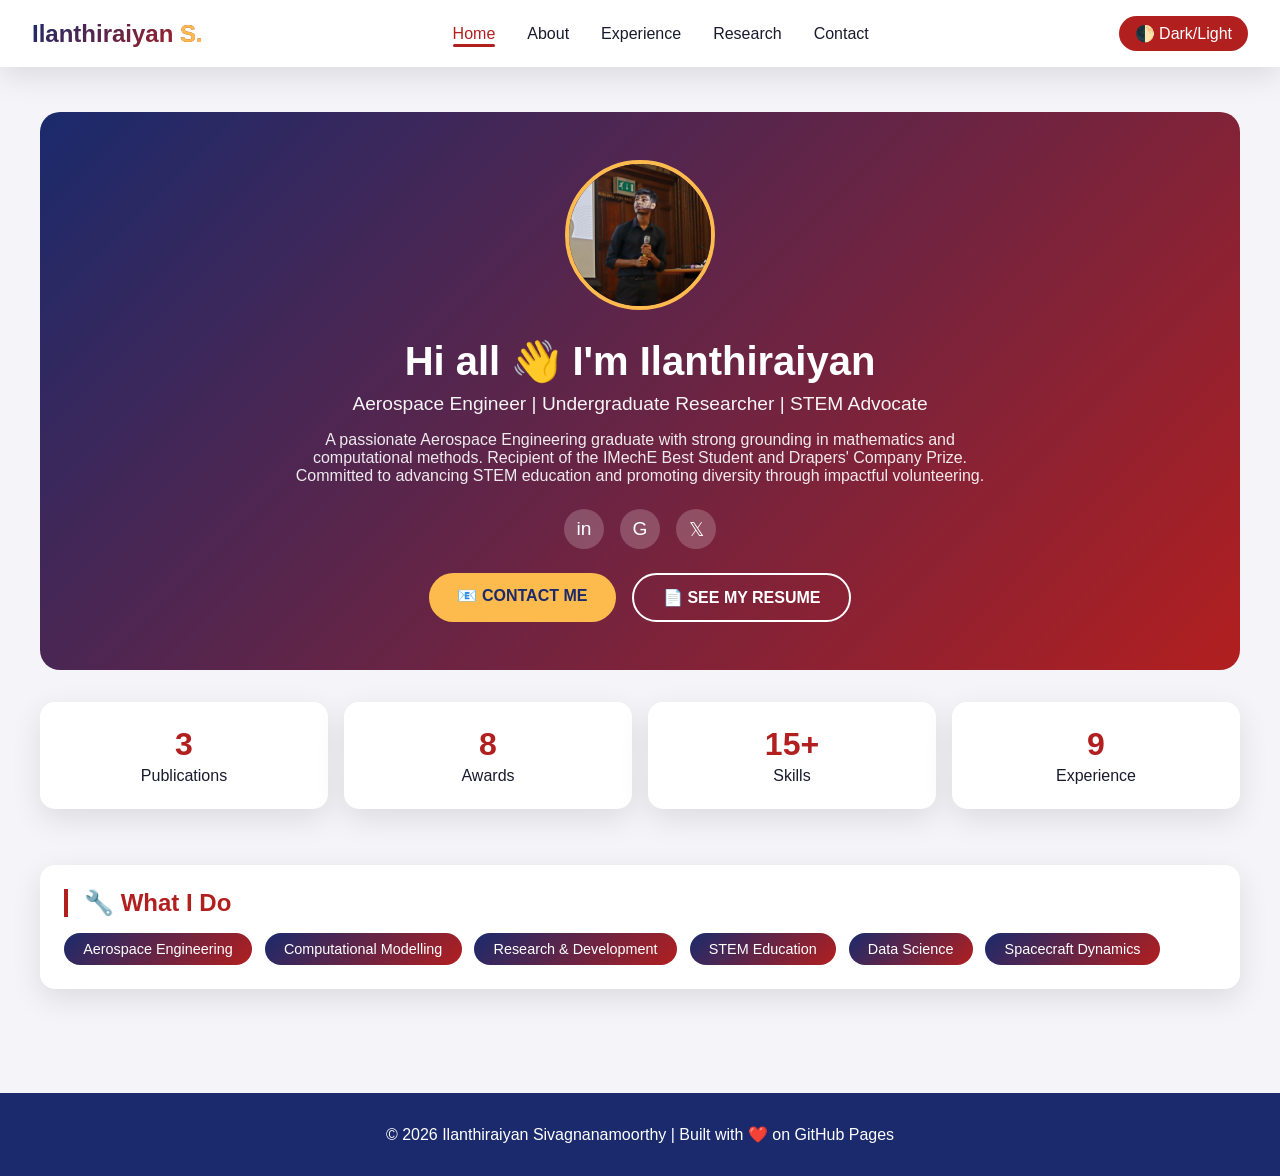
==== commit c5be4aa4: "Update index.html" ====
--- a/index.html
+++ b/index.html
@@ -3,656 +3,82 @@
 <head>
     <meta charset="UTF-8">
     <meta name="viewport" content="width=device-width, initial-scale=1.0">
-    <title>Ilanthiraiyan Sivagnanamoorthy | Aerospace Engineer</title>
-    <style>
-        * {
-            margin: 0;
-            padding: 0;
-            box-sizing: border-box;
-            transition: all 0.3s ease;
-        }
-
-        :root {
-            --bg-primary: #f4f4f9;
-            --bg-card: #ffffff;
-            --text-primary: #1a1a2e;
-            --text-secondary: #666;
-            --accent: #b21f1f;
-            --accent-light: #fdbb4d;
-            --accent-dark: #1a2a6c;
-            --shadow: 0 10px 30px rgba(0,0,0,0.1);
-        }
-
-        [data-theme="dark"] {
-            --bg-primary: #1a1a2e;
-            --bg-card: #16213e;
-            --text-primary: #ffffff;
-            --text-secondary: #aaa;
-            --shadow: 0 10px 30px rgba(0,0,0,0.3);
-        }
-
-        body {
-            font-family: 'Segoe UI', Tahoma, Geneva, Verdana, sans-serif;
-            background: var(--bg-primary);
-            color: var(--text-primary);
-            line-height: 1.6;
-            transition: all 0.3s ease;
-        }
-
-        /* Theme Toggle Button */
-        .theme-toggle {
-            position: fixed;
-            top: 20px;
-            right: 20px;
-            z-index: 1000;
-            background: var(--bg-card);
-            border: none;
-            font-size: 1.5rem;
-            cursor: pointer;
-            padding: 10px 15px;
-            border-radius: 50px;
-            box-shadow: var(--shadow);
-            color: var(--text-primary);
-        }
-
-        /* Header Section */
-        .hero {
-            background: linear-gradient(135deg, var(--accent-dark), var(--accent));
-            color: white;
-            text-align: center;
-            padding: 4rem 2rem;
-            position: relative;
-            overflow: hidden;
-        }
-
-        .hero::before {
-            content: '';
-            position: absolute;
-            top: -50%;
-            left: -50%;
-            width: 200%;
-            height: 200%;
-            background: radial-gradient(circle, rgba(255,255,255,0.1) 1px, transparent 1px);
-            background-size: 50px 50px;
-            animation: shift 20s linear infinite;
-        }
-
-        @keyframes shift {
-            0% { transform: translate(0, 0); }
-            100% { transform: translate(50px, 50px); }
-        }
-
-        .profile-img {
-            width: 180px;
-            height: 180px;
-            border-radius: 50%;
-            border: 4px solid var(--accent-light);
-            margin-bottom: 1.5rem;
-            object-fit: cover;
-            position: relative;
-            z-index: 1;
-            box-shadow: var(--shadow);
-        }
-
-        h1 {
-            font-size: 3rem;
-            margin-bottom: 0.5rem;
-            position: relative;
-            z-index: 1;
-        }
-
-        .typing-container {
-            font-size: 1.3rem;
-            margin: 1rem 0;
-            position: relative;
-            z-index: 1;
-        }
-
-        #typing-text {
-            border-right: 3px solid var(--accent-light);
-            padding-right: 5px;
-            display: inline-block;
-        }
-
-        .contact-bar {
-            display: flex;
-            justify-content: center;
-            gap: 1rem;
-            flex-wrap: wrap;
-            margin-top: 1.5rem;
-            position: relative;
-            z-index: 1;
-        }
-
-        .contact-bar a, .contact-bar span {
-            color: white;
-            text-decoration: none;
-            padding: 0.6rem 1.2rem;
-            background: rgba(255,255,255,0.2);
-            border-radius: 30px;
-            transition: 0.3s;
-            backdrop-filter: blur(10px);
-        }
-
-        .contact-bar a:hover {
-            background: var(--accent-light);
-            color: var(--accent-dark);
-            transform: translateY(-3px);
-        }
-
-        /* Main Container */
-        .container {
-            max-width: 1200px;
-            margin: 0 auto;
-            padding: 2rem;
-        }
-
-        /* Tab Navigation */
-        .tab-nav {
-            display: flex;
-            justify-content: center;
-            gap: 1rem;
-            margin-bottom: 2rem;
-            flex-wrap: wrap;
-        }
-
-        .tab-btn {
-            background: var(--bg-card);
-            border: none;
-            padding: 0.8rem 1.8rem;
-            font-size: 1rem;
-            cursor: pointer;
-            border-radius: 50px;
-            color: var(--text-primary);
-            font-weight: 600;
-            box-shadow: var(--shadow);
-            transition: all 0.3s;
-        }
-
-        .tab-btn:hover {
-            transform: translateY(-2px);
-        }
-
-        .tab-btn.active {
-            background: var(--accent);
-            color: white;
-        }
-
-        /* Tab Content */
-        .tab-content {
-            display: none;
-            animation: fadeIn 0.5s ease;
-        }
-
-        .tab-content.active {
-            display: block;
-        }
-
-        @keyframes fadeIn {
-            from { opacity: 0; transform: translateY(20px); }
-            to { opacity: 1; transform: translateY(0); }
-        }
-
-        /* Cards */
-        .card {
-            background: var(--bg-card);
-            border-radius: 15px;
-            padding: 1.5rem;
-            margin-bottom: 1.5rem;
-            box-shadow: var(--shadow);
-            transition: transform 0.3s;
-        }
-
-        .card:hover {
-            transform: translateY(-5px);
-        }
-
-        .card h3 {
-            color: var(--accent);
-            margin-bottom: 0.5rem;
-        }
-
-        .card .subtitle {
-            color: var(--accent-light);
-            font-weight: 600;
-            margin-bottom: 0.3rem;
-        }
-
-        .card .date {
-            color: var(--text-secondary);
-            font-size: 0.85rem;
-            margin-bottom: 0.8rem;
-        }
-
-        /* Skills Grid */
-        .skills-grid {
-            display: flex;
-            flex-wrap: wrap;
-            gap: 0.8rem;
-        }
-
-        .skill-badge {
-            background: linear-gradient(135deg, var(--accent-dark), var(--accent));
-            color: white;
-            padding: 0.5rem 1.2rem;
-            border-radius: 25px;
-            font-size: 0.9rem;
-            cursor: pointer;
-            transition: all 0.3s;
-        }
-
-        .skill-badge:hover {
-            transform: scale(1.05);
-            box-shadow: var(--shadow);
-        }
-
-        /* Awards Grid */
-        .awards-grid {
-            display: grid;
-            grid-template-columns: repeat(auto-fill, minmax(250px, 1fr));
-            gap: 1rem;
-        }
-
-        .award-card {
-            background: linear-gradient(135deg, var(--accent-light)20, var(--accent)20);
-            padding: 1rem;
-            border-radius: 10px;
-            text-align: center;
-        }
-
-        /* Publication List */
-        .publication-item {
-            padding: 1rem;
-            border-left: 3px solid var(--accent);
-            margin-bottom: 1rem;
-            background: var(--bg-card);
-            border-radius: 0 10px 10px 0;
-        }
-
-        /* Stats Counter */
-        .stats-container {
-            display: grid;
-            grid-template-columns: repeat(auto-fit, minmax(150px, 1fr));
-            gap: 1.5rem;
-            margin-bottom: 2rem;
-        }
-
-        .stat-card {
-            text-align: center;
-            padding: 1.5rem;
-            background: var(--bg-card);
-            border-radius: 15px;
-            box-shadow: var(--shadow);
-        }
-
-        .stat-number {
-            font-size: 2.5rem;
-            font-weight: bold;
-            color: var(--accent);
-        }
-
-        /* Scroll to top */
-        .scroll-top {
-            position: fixed;
-            bottom: 30px;
-            right: 30px;
-            background: var(--accent);
-            color: white;
-            width: 50px;
-            height: 50px;
-            border-radius: 50%;
-            display: flex;
-            align-items: center;
-            justify-content: center;
-            cursor: pointer;
-            opacity: 0;
-            visibility: hidden;
-            transition: all 0.3s;
-            box-shadow: var(--shadow);
-        }
-
-        .scroll-top.show {
-            opacity: 1;
-            visibility: visible;
-        }
-
-        footer {
-            text-align: center;
-            padding: 2rem;
-            background: var(--accent-dark);
-            color: white;
-            margin-top: 2rem;
-        }
-
-        @media (max-width: 768px) {
-            h1 { font-size: 2rem; }
-            .hero { padding: 2rem 1rem; }
-            .container { padding: 1rem; }
-            .tab-btn { padding: 0.5rem 1rem; font-size: 0.9rem; }
-        }
-    </style>
+    <title>Ilanthiraiyan | Aerospace Engineer</title>
+    <link rel="stylesheet" href="style.css">
 </head>
 <body>
-    <button class="theme-toggle" onclick="toggleTheme()">🌓</button>
+    <nav class="navbar">
+        <div class="logo">Ilanthiraiyan <span>S.</span></div>
+        <div class="mobile-menu" onclick="toggleMenu()">☰</div>
+        <ul class="nav-links">
+            <li><a href="index.html" class="active">Home</a></li>
+            <li><a href="about.html">About</a></li>
+            <li><a href="experience.html">Experience</a></li>
+            <li><a href="publications.html">Research</a></li>
+            <li><a href="contact.html">Contact</a></li>
+        </ul>
+        <button class="theme-toggle" onclick="toggleTheme()">🌓 Dark/Light</button>
+    </nav>
 
-    <div class="hero">
-        <img src="profile.jpg" alt="Ilanthiraiyan" class="profile-img" onerror="this.src='https://via.placeholder.com/180x180?text=Photo'">
-        <h1>Ilanthiraiyan Sivagnanamoorthy</h1>
-        <div class="typing-container">
-            <span id="typing-text"></span>
-        </div>
-        <div class="contact-bar">
-            <span>📞 07492 700454</span>
-            <a href="mailto:ilansiva30@gmail.com">📧 ilansiva30@gmail.com</a>
-            <a href="https://github.com/thedukeofeelam" target="_blank">🐙 GitHub</a>
-            <a href="https://www.linkedin.com/in/ilanthiraiyan-sivagnanamoorthy/" target="_blank">🔗 LinkedIn</a>
-            <span>📍 Harrow, HA7 4TT</span>
-        </div>
-    </div>
-
-    <div class="container">
-        <!-- Stats Section -->
-        <div class="stats-container">
-            <div class="stat-card">
-                <div class="stat-number" id="pubCount">3</div>
-                <div>Publications</div>
-            </div>
-            <div class="stat-card">
-                <div class="stat-number" id="awardCount">8</div>
-                <div>Awards</div>
-            </div>
-            <div class="stat-card">
-                <div class="stat-number" id="skillCount">15</div>
-                <div>Technical Skills</div>
-            </div>
-            <div class="stat-card">
-                <div class="stat-number" id="expCount">9</div>
-                <div>Years Experience</div>
-            </div>
-        </div>
-
-        <!-- Tab Navigation -->
-        <div class="tab-nav">
-            <button class="tab-btn active" onclick="switchTab('about')">📌 About</button>
-            <button class="tab-btn" onclick="switchTab('experience')">💼 Experience</button>
-            <button class="tab-btn" onclick="switchTab('education')">🎓 Education</button>
-            <button class="tab-btn" onclick="switchTab('skills')">🛠️ Skills</button>
-            <button class="tab-btn" onclick="switchTab('publications')">📄 Publications</button>
-            <button class="tab-btn" onclick="switchTab('awards')">🏆 Awards</button>
-        </div>
-
-        <!-- About Tab -->
-        <div id="about" class="tab-content active">
-            <div class="card">
-                <h3>👨‍🚀 Profile</h3>
-                <p>A keen Aerospace Engineering student with strong grounding in mathematics and computational methods. Recipient of the IMechE Best Student and Drapers' Company Prize. Undergraduate researcher focused on mathematics in engineering education, particularly threshold concepts and skill inventories. Committed to advancing STEM education and promoting diversity through impactful volunteering.</p>
-            </div>
-            <div class="card">
-                <h3>🎯 Research Interests</h3>
-                <div class="skills-grid">
-                    <span class="skill-badge">Engineering Education</span>
-                    <span class="skill-badge">Mathematical Modelling</span>
-                    <span class="skill-badge">Spacecraft Dynamics</span>
-                    <span class="skill-badge">Computational Methods</span>
-                    <span class="skill-badge">STEM Advocacy</span>
+    <main>
+        <div class="container">
+            <div class="hero">
+                <img src="profile.jpg" alt="Ilanthiraiyan" class="profile-img" onerror="this.src='https://via.placeholder.com/150'">
+                <h1>Hi all 👋 I'm Ilanthiraiyan</h1>
+                <div class="hero-tagline">Aerospace Engineer | Undergraduate Researcher | STEM Advocate</div>
+                <div class="hero-bio">
+                    A passionate Aerospace Engineering graduate with strong grounding in mathematics and computational methods. 
+                    Recipient of the IMechE Best Student and Drapers' Company Prize. Committed to advancing STEM education 
+                    and promoting diversity through impactful volunteering.
+                </div>
+                <div class="social-links">
+                    <a href="https://www.linkedin.com/in/ilanthiraiyan-sivagnanamoorthy/" target="_blank">in</a>
+                    <a href="https://github.com/thedukeofeelam" target="_blank">G</a>
+                    <a href="https://twitter.com/" target="_blank">𝕏</a>
+                </div>
+                <div class="hero-buttons">
+                    <a href="contact.html" class="btn btn-primary">📧 CONTACT ME</a>
+                    <a href="#" class="btn btn-outline" id="resumeBtn">📄 SEE MY RESUME</a>
                 </div>
             </div>
+
+            <div class="stats-container" style="display: grid; grid-template-columns: repeat(4,1fr); gap:1rem; margin-bottom:2rem;">
+                <div class="card" style="text-align:center;">
+                    <h3 style="font-size:2rem; color:var(--primary);">3</h3>
+                    <p>Publications</p>
+                </div>
+                <div class="card" style="text-align:center;">
+                    <h3 style="font-size:2rem; color:var(--primary);">8</h3>
+                    <p>Awards</p>
+                </div>
+                <div class="card" style="text-align:center;">
+                    <h3 style="font-size:2rem; color:var(--primary);">15+</h3>
+                    <p>Skills</p>
+                </div>
+                <div class="card" style="text-align:center;">
+                    <h3 style="font-size:2rem; color:var(--primary);">9</h3>
+                    <p>Experience</p>
+                </div>
+            </div>
+
             <div class="card">
-                <h3>🌐 Languages</h3>
+                <h2>🔧 What I Do</h2>
                 <div class="skills-grid">
-                    <span class="skill-badge">English (Native)</span>
-                    <span class="skill-badge">Tamil (Native)</span>
+                    <span class="skill-badge">Aerospace Engineering</span>
+                    <span class="skill-badge">Computational Modelling</span>
+                    <span class="skill-badge">Research & Development</span>
+                    <span class="skill-badge">STEM Education</span>
+                    <span class="skill-badge">Data Science</span>
+                    <span class="skill-badge">Spacecraft Dynamics</span>
                 </div>
             </div>
         </div>
-
-        <!-- Experience Tab -->
-        <div id="experience" class="tab-content">
-            <div class="card">
-                <h3>Mechanical Engineer</h3>
-                <div class="subtitle">GE Aerospace, Bristol</div>
-                <div class="date">Jun 2025 - Present</div>
-                <ul style="margin-left: 1.5rem;">
-                    <li>Lead development of customer-facing operator training combustor model for GEnx engine</li>
-                    <li>Design investigations to establish standardised technical parameters</li>
-                    <li>Support on-site inspections of GEnx and GE9X engines</li>
-                </ul>
-            </div>
-            <div class="card">
-                <h3>Maths for Engineering Curriculum Developer</h3>
-                <div class="subtitle">Levelling Up</div>
-                <div class="date">Dec 2025 - Mar 2026</div>
-                <ul style="margin-left: 1.5rem;">
-                    <li>Authored 10,000-word recommendations report on instructional design</li>
-                    <li>Developed pilot-ready materials across five core engineering mathematics modules</li>
-                </ul>
-            </div>
-            <div class="card">
-                <h3>Undergraduate Researcher</h3>
-                <div class="subtitle">QMCUR (Cornell University Collaboration)</div>
-                <div class="date">Jul 2024 - Present</div>
-                <ul style="margin-left: 1.5rem;">
-                    <li>Published 2 works-in-progress at IEEE EduCon and ASEE conferences</li>
-                    <li>Led 3 workshops at leading engineering universities across the UK</li>
-                    <li>Co-authored handbook chapter for European Society for Engineering Education</li>
-                </ul>
-            </div>
-            <div class="card">
-                <h3>Project Lead - Hyperbat Battery Production</h3>
-                <div class="date">Jan 2024 - Apr 2024</div>
-                <ul style="margin-left: 1.5rem;">
-                    <li>Achieved A+ grade with 98% individual contribution score</li>
-                    <li>Solution adopted by Queen Mary and integrated into module exam</li>
-                </ul>
-            </div>
-            <div class="card">
-                <h3>Volunteer Tutor</h3>
-                <div class="subtitle">Tutorfair Foundation</div>
-                <div class="date">Nov 2022 - May 2024</div>
-                <ul style="margin-left: 1.5rem;">
-                    <li>50+ hours tutoring GCSE/A-level Maths, Physics, and Computer Science</li>
-                </ul>
-            </div>
-        </div>
-
-        <!-- Education Tab -->
-        <div id="education" class="tab-content">
-            <div class="card">
-                <h3>Queen Mary University of London</h3>
-                <div class="subtitle">MEng (Hons) Aerospace Engineering with Industrial Experience</div>
-                <div class="date">Predicted: 1st Class Honours | Y1: 79% | Y2: 83% | Y3: 84%</div>
-                <p><strong>Key Modules:</strong> Computational & Mathematical Modelling (92%), Numerical Methods & Data Science (94%), Designing for Sustainable Manufacture (90%), Aircraft Propulsion (86%), Spacecraft Design (80%)</p>
-                <p><strong>Dissertation:</strong> 87% - "Nexus: Rendezvous and Resupply Logistics Assessment for a Rotating Space Station Habitat in Low Earth Orbit"</p>
-            </div>
-            <div class="card">
-                <h3>Harrow High School & Sixth Form</h3>
-                <div class="date">Sep 2015 - Jul 2022</div>
-                <p>A-Levels: Mathematics (A*), Physics (A*), Computer Science (A*)</p>
-                <p>GCSEs: 12 Grade 9s including Mathematics, Further Mathematics and Physics</p>
-            </div>
-        </div>
-
-        <!-- Skills Tab -->
-        <div id="skills" class="tab-content">
-            <div class="card">
-                <h3>Engineering Software</h3>
-                <div class="skills-grid">
-                    <span class="skill-badge">Inventor</span>
-                    <span class="skill-badge">Creo</span>
-                    <span class="skill-badge">Abaqus</span>
-                    <span class="skill-badge">STAR-CCM+</span>
-                    <span class="skill-badge">GMAT</span>
-                    <span class="skill-badge">EduPack</span>
-                    <span class="skill-badge">Bambu Studio</span>
-                </div>
-            </div>
-            <div class="card">
-                <h3>Programming & Web</h3>
-                <div class="skills-grid">
-                    <span class="skill-badge">Python</span>
-                    <span class="skill-badge">MATLAB</span>
-                    <span class="skill-badge">SQL</span>
-                    <span class="skill-badge">HTML</span>
-                    <span class="skill-badge">LaTeX</span>
-                    <span class="skill-badge">Markup</span>
-                </div>
-            </div>
-            <div class="card">
-                <h3>Design & Office</h3>
-                <div class="skills-grid">
-                    <span class="skill-badge">Inkscape</span>
-                    <span class="skill-badge">Microsoft Office Suite</span>
-                </div>
-            </div>
-        </div>
-
-        <!-- Publications Tab -->
-        <div id="publications" class="tab-content">
-            <div class="publication-item">
-                <strong>Sivagnanamoorthy, I.</strong>, A. Werth and R. Shah, "Towards a Cross-National Mathematical Skills Inventory for Engineers," <em>ASEE Annual Conference</em>, Montreal, 2025<br>
-                <small>DOI: 10.18260/1-2-57296</small>
-            </div>
-            <div class="publication-item">
-                <strong>I. Sivagnanamoorthy</strong>, A. Werth, R. Shah and R. Shah, "Towards an AI-Motivated Mathematical Skills Inventory for Future Engineers," <em>IEEE Global Engineering Education Conference</em>, London, 2025<br>
-                <small>DOI: 10.1109/EDUCON62633.2025.11016544</small>
-            </div>
-            <div class="publication-item">
-                M. Al Haimus, Y. Vaghela, <strong>I. Sivagnanamoorthy</strong>, and R. Shah, "Squashing bugs not snakes: co-creating a Python toolkit," in <em>EERN Symposium Proceedings</em>, Manchester, 2025<br>
-                <small>DOI: 10.71535/f5dfe8de-1b80-4192-8573-54d934996dec</small>
-            </div>
-        </div>
-
-        <!-- Awards Tab -->
-        <div id="awards" class="tab-content">
-            <div class="awards-grid">
-                <div class="award-card">🏅 IMechE Best Student Certificate (2023)</div>
-                <div class="award-card">🏅 Drapers' Company Prize (2025)</div>
-                <div class="award-card">🏅 SEED Prize (2025)</div>
-                <div class="award-card">🏅 SEMS School Prize for Best Poster (2025)</div>
-                <div class="award-card">🏅 Gold Skills Award (2024)</div>
-                <div class="award-card">🏅 Bronze Volunteering Award (2023)</div>
-                <div class="award-card">🏅 Headteacher's Honours Award (2020)</div>
-                <div class="award-card">🏅 Jack Petchey Outstanding Achievement (2016, 2018)</div>
-            </div>
-        </div>
-    </div>
-
-    <div class="scroll-top" onclick="scrollToTop()">↑</div>
+    </main>
 
     <footer>
-        <p>© 2026 Ilanthiraiyan Sivagnanamoorthy | Built with ❤️ on GitHub Pages | Aerospace Engineer | Researcher | STEM Advocate</p>
+        <p>© 2026 Ilanthiraiyan Sivagnanamoorthy | Built with ❤️ on GitHub Pages</p>
     </footer>
 
-    <script>
-        // Typing Animation
-        const roles = ["Aerospace Engineer", "Undergraduate Researcher", "STEM Advocate", "IMechE Award Winner"];
-        let roleIndex = 0;
-        let charIndex = 0;
-        let isDeleting = false;
-
-        function typeEffect() {
-            const currentRole = roles[roleIndex];
-            if (isDeleting) {
-                document.getElementById("typing-text").innerHTML = currentRole.substring(0, charIndex - 1);
-                charIndex--;
-            } else {
-                document.getElementById("typing-text").innerHTML = currentRole.substring(0, charIndex + 1);
-                charIndex++;
-            }
-
-            if (!isDeleting && charIndex === currentRole.length) {
-                isDeleting = true;
-                setTimeout(typeEffect, 2000);
-            } else if (isDeleting && charIndex === 0) {
-                isDeleting = false;
-                roleIndex = (roleIndex + 1) % roles.length;
-                setTimeout(typeEffect, 500);
-            } else {
-                setTimeout(typeEffect, isDeleting ? 50 : 100);
-            }
-        }
-        typeEffect();
-
-        // Tab Switching
-        function switchTab(tabId) {
-            // Hide all tabs
-            document.querySelectorAll('.tab-content').forEach(tab => {
-                tab.classList.remove('active');
-            });
-            // Show selected tab
-            document.getElementById(tabId).classList.add('active');
-            
-            // Update active button style
-            document.querySelectorAll('.tab-btn').forEach(btn => {
-                btn.classList.remove('active');
-            });
-            event.target.classList.add('active');
-        }
-
-        // Dark/Light Mode Toggle
-        function toggleTheme() {
-            const currentTheme = document.documentElement.getAttribute('data-theme');
-            if (currentTheme === 'dark') {
-                document.documentElement.removeAttribute('data-theme');
-                localStorage.setItem('theme', 'light');
-            } else {
-                document.documentElement.setAttribute('data-theme', 'dark');
-                localStorage.setItem('theme', 'dark');
-            }
-        }
-
-        // Load saved theme
-        const savedTheme = localStorage.getItem('theme');
-        if (savedTheme === 'dark') {
-            document.documentElement.setAttribute('data-theme', 'dark');
-        }
-
-        // Scroll to top button
-        window.addEventListener('scroll', () => {
-            const scrollBtn = document.querySelector('.scroll-top');
-            if (window.scrollY > 300) {
-                scrollBtn.classList.add('show');
-            } else {
-                scrollBtn.classList.remove('show');
-            }
-        });
-
-        function scrollToTop() {
-            window.scrollTo({ top: 0, behavior: 'smooth' });
-        }
-
-        // Animate stats on scroll
-        const observerOptions = {
-            threshold: 0.5,
-            rootMargin: '0px'
-        };
-
-        const observer = new IntersectionObserver((entries) => {
-            entries.forEach(entry => {
-                if (entry.isIntersecting) {
-                    const statNumbers = document.querySelectorAll('.stat-number');
-                    statNumbers.forEach(stat => {
-                        const finalValue = parseInt(stat.innerText);
-                        let currentValue = 0;
-                        const increment = finalValue / 50;
-                        const updateCounter = () => {
-                            if (currentValue < finalValue) {
-                                currentValue += increment;
-                                stat.innerText = Math.ceil(currentValue);
-                                requestAnimationFrame(updateCounter);
-                            } else {
-                                stat.innerText = finalValue;
-                            }
-                        };
-                        updateCounter();
-                    });
-                    observer.unobserve(entry.target);
-                }
-            });
-        }, observerOptions);
-
-        const statsContainer = document.querySelector('.stats-container');
-        if (statsContainer) observer.observe(statsContainer);
-    </script>
+    <script src="script.js"></script>
 </body>
 </html>
--- a/style.css
+++ b/style.css
@@ -0,0 +1,418 @@
+:root {
+    --primary: #b21f1f;
+    --primary-dark: #8a1818;
+    --secondary: #1a2a6c;
+    --accent: #fdbb4d;
+    --bg-light: #f4f4f9;
+    --bg-dark: #1a1a2e;
+    --text-light: #1a1a2e;
+    --text-dark: #ffffff;
+    --card-light: #ffffff;
+    --card-dark: #16213e;
+    --shadow: 0 10px 30px rgba(0,0,0,0.1);
+    --transition: all 0.3s ease;
+}
+
+* {
+    margin: 0;
+    padding: 0;
+    box-sizing: border-box;
+}
+
+body {
+    font-family: 'Segoe UI', Tahoma, Geneva, Verdana, sans-serif;
+    background: var(--bg-light);
+    color: var(--text-light);
+    transition: var(--transition);
+}
+
+body.dark {
+    background: var(--bg-dark);
+    color: var(--text-dark);
+}
+
+/* ========== NAVIGATION BAR ========== */
+.navbar {
+    position: fixed;
+    top: 0;
+    left: 0;
+    width: 100%;
+    background: white;
+    box-shadow: var(--shadow);
+    padding: 1rem 2rem;
+    z-index: 1000;
+    display: flex;
+    justify-content: space-between;
+    align-items: center;
+    flex-wrap: wrap;
+    transition: var(--transition);
+}
+
+body.dark .navbar {
+    background: var(--card-dark);
+}
+
+.logo {
+    font-size: 1.5rem;
+    font-weight: bold;
+    background: linear-gradient(135deg, var(--secondary), var(--primary));
+    -webkit-background-clip: text;
+    background-clip: text;
+    color: transparent;
+}
+
+.logo span {
+    color: var(--accent);
+    background: none;
+    -webkit-background-clip: unset;
+    background-clip: unset;
+}
+
+.nav-links {
+    display: flex;
+    gap: 2rem;
+    list-style: none;
+}
+
+.nav-links a {
+    text-decoration: none;
+    color: var(--text-light);
+    font-weight: 500;
+    transition: var(--transition);
+    position: relative;
+}
+
+body.dark .nav-links a {
+    color: var(--text-dark);
+}
+
+.nav-links a:hover,
+.nav-links a.active {
+    color: var(--primary);
+}
+
+.nav-links a.active::after {
+    content: '';
+    position: absolute;
+    bottom: -5px;
+    left: 0;
+    width: 100%;
+    height: 3px;
+    background: var(--primary);
+    border-radius: 3px;
+}
+
+.theme-toggle {
+    background: var(--primary);
+    border: none;
+    color: white;
+    padding: 0.5rem 1rem;
+    border-radius: 25px;
+    cursor: pointer;
+    font-size: 1rem;
+    transition: var(--transition);
+}
+
+.theme-toggle:hover {
+    background: var(--accent);
+    color: var(--secondary);
+}
+
+.mobile-menu {
+    display: none;
+    font-size: 1.8rem;
+    cursor: pointer;
+}
+
+/* ========== MAIN CONTENT ========== */
+main {
+    margin-top: 80px;
+    min-height: calc(100vh - 80px);
+    padding: 2rem;
+}
+
+.container {
+    max-width: 1200px;
+    margin: 0 auto;
+}
+
+/* ========== HERO SECTION ========== */
+.hero {
+    text-align: center;
+    padding: 3rem 2rem;
+    background: linear-gradient(135deg, var(--secondary), var(--primary));
+    border-radius: 20px;
+    color: white;
+    margin-bottom: 2rem;
+}
+
+.profile-img {
+    width: 150px;
+    height: 150px;
+    border-radius: 50%;
+    border: 4px solid var(--accent);
+    object-fit: cover;
+    margin-bottom: 1.5rem;
+}
+
+.hero h1 {
+    font-size: 2.5rem;
+    margin-bottom: 0.5rem;
+}
+
+.hero-tagline {
+    font-size: 1.2rem;
+    opacity: 0.95;
+    margin-bottom: 1rem;
+}
+
+.hero-bio {
+    max-width: 700px;
+    margin: 1rem auto;
+    font-size: 1rem;
+    opacity: 0.9;
+}
+
+.social-links {
+    display: flex;
+    justify-content: center;
+    gap: 1rem;
+    margin: 1.5rem 0;
+}
+
+.social-links a {
+    color: white;
+    background: rgba(255,255,255,0.2);
+    width: 40px;
+    height: 40px;
+    border-radius: 50%;
+    display: flex;
+    align-items: center;
+    justify-content: center;
+    text-decoration: none;
+    font-size: 1.2rem;
+    transition: var(--transition);
+}
+
+.social-links a:hover {
+    background: var(--accent);
+    transform: translateY(-3px);
+}
+
+.hero-buttons {
+    display: flex;
+    justify-content: center;
+    gap: 1rem;
+    flex-wrap: wrap;
+}
+
+.btn {
+    padding: 0.8rem 1.8rem;
+    border-radius: 30px;
+    text-decoration: none;
+    font-weight: 600;
+    transition: var(--transition);
+    display: inline-block;
+}
+
+.btn-primary {
+    background: var(--accent);
+    color: var(--secondary);
+}
+
+.btn-primary:hover {
+    background: white;
+    transform: translateY(-2px);
+}
+
+.btn-outline {
+    border: 2px solid white;
+    color: white;
+}
+
+.btn-outline:hover {
+    background: white;
+    color: var(--primary);
+    transform: translateY(-2px);
+}
+
+/* ========== CARDS ========== */
+.card {
+    background: var(--card-light);
+    border-radius: 15px;
+    padding: 1.5rem;
+    margin-bottom: 1.5rem;
+    box-shadow: var(--shadow);
+    transition: var(--transition);
+}
+
+body.dark .card {
+    background: var(--card-dark);
+}
+
+.card:hover {
+    transform: translateY(-5px);
+}
+
+.card h2 {
+    color: var(--primary);
+    margin-bottom: 1rem;
+    border-left: 4px solid var(--primary);
+    padding-left: 1rem;
+}
+
+.card h3 {
+    color: var(--secondary);
+    margin-bottom: 0.3rem;
+}
+
+body.dark .card h3 {
+    color: var(--accent);
+}
+
+.subtitle {
+    color: var(--primary);
+    font-weight: 600;
+    margin-bottom: 0.3rem;
+}
+
+.date {
+    color: #888;
+    font-size: 0.85rem;
+    margin-bottom: 0.8rem;
+}
+
+/* ========== SKILLS ========== */
+.skills-grid {
+    display: flex;
+    flex-wrap: wrap;
+    gap: 0.8rem;
+}
+
+.skill-badge {
+    background: linear-gradient(135deg, var(--secondary), var(--primary));
+    color: white;
+    padding: 0.5rem 1.2rem;
+    border-radius: 25px;
+    font-size: 0.9rem;
+}
+
+/* ========== AWARDS ========== */
+.awards-grid {
+    display: grid;
+    grid-template-columns: repeat(auto-fill, minmax(250px, 1fr));
+    gap: 1rem;
+}
+
+.award-card {
+    background: linear-gradient(135deg, var(--primary)10, var(--secondary)10);
+    padding: 1rem;
+    border-radius: 10px;
+    text-align: center;
+}
+
+/* ========== PUBLICATIONS ========== */
+.publication-item {
+    padding: 1rem;
+    border-left: 3px solid var(--primary);
+    margin-bottom: 1rem;
+}
+
+/* ========== CONTACT PAGE ========== */
+.contact-grid {
+    display: grid;
+    grid-template-columns: 1fr 1fr;
+    gap: 2rem;
+}
+
+.contact-info {
+    display: flex;
+    flex-direction: column;
+    gap: 1rem;
+}
+
+.contact-item {
+    display: flex;
+    align-items: center;
+    gap: 1rem;
+    padding: 1rem;
+    background: var(--card-light);
+    border-radius: 10px;
+    text-decoration: none;
+    color: var(--text-light);
+    transition: var(--transition);
+}
+
+body.dark .contact-item {
+    background: var(--card-dark);
+    color: var(--text-dark);
+}
+
+.contact-item:hover {
+    transform: translateX(5px);
+    background: var(--primary);
+    color: white;
+}
+
+.contact-icon {
+    font-size: 1.8rem;
+}
+
+.contact-form input,
+.contact-form textarea {
+    width: 100%;
+    padding: 0.8rem;
+    margin-bottom: 1rem;
+    border: 1px solid #ddd;
+    border-radius: 8px;
+    background: var(--card-light);
+    color: var(--text-light);
+}
+
+body.dark .contact-form input,
+body.dark .contact-form textarea {
+    background: var(--card-dark);
+    border-color: #333;
+    color: var(--text-dark);
+}
+
+/* ========== FOOTER ========== */
+footer {
+    text-align: center;
+    padding: 2rem;
+    background: var(--secondary);
+    color: white;
+    margin-top: 3rem;
+}
+
+/* ========== RESPONSIVE ========== */
+@media (max-width: 768px) {
+    .mobile-menu {
+        display: block;
+    }
+    
+    .nav-links {
+        display: none;
+        width: 100%;
+        flex-direction: column;
+        text-align: center;
+        padding: 1rem 0;
+        gap: 1rem;
+    }
+    
+    .nav-links.show {
+        display: flex;
+    }
+    
+    .hero h1 {
+        font-size: 1.8rem;
+    }
+    
+    .contact-grid {
+        grid-template-columns: 1fr;
+    }
+    
+    main {
+        padding: 1rem;
+    }
+}
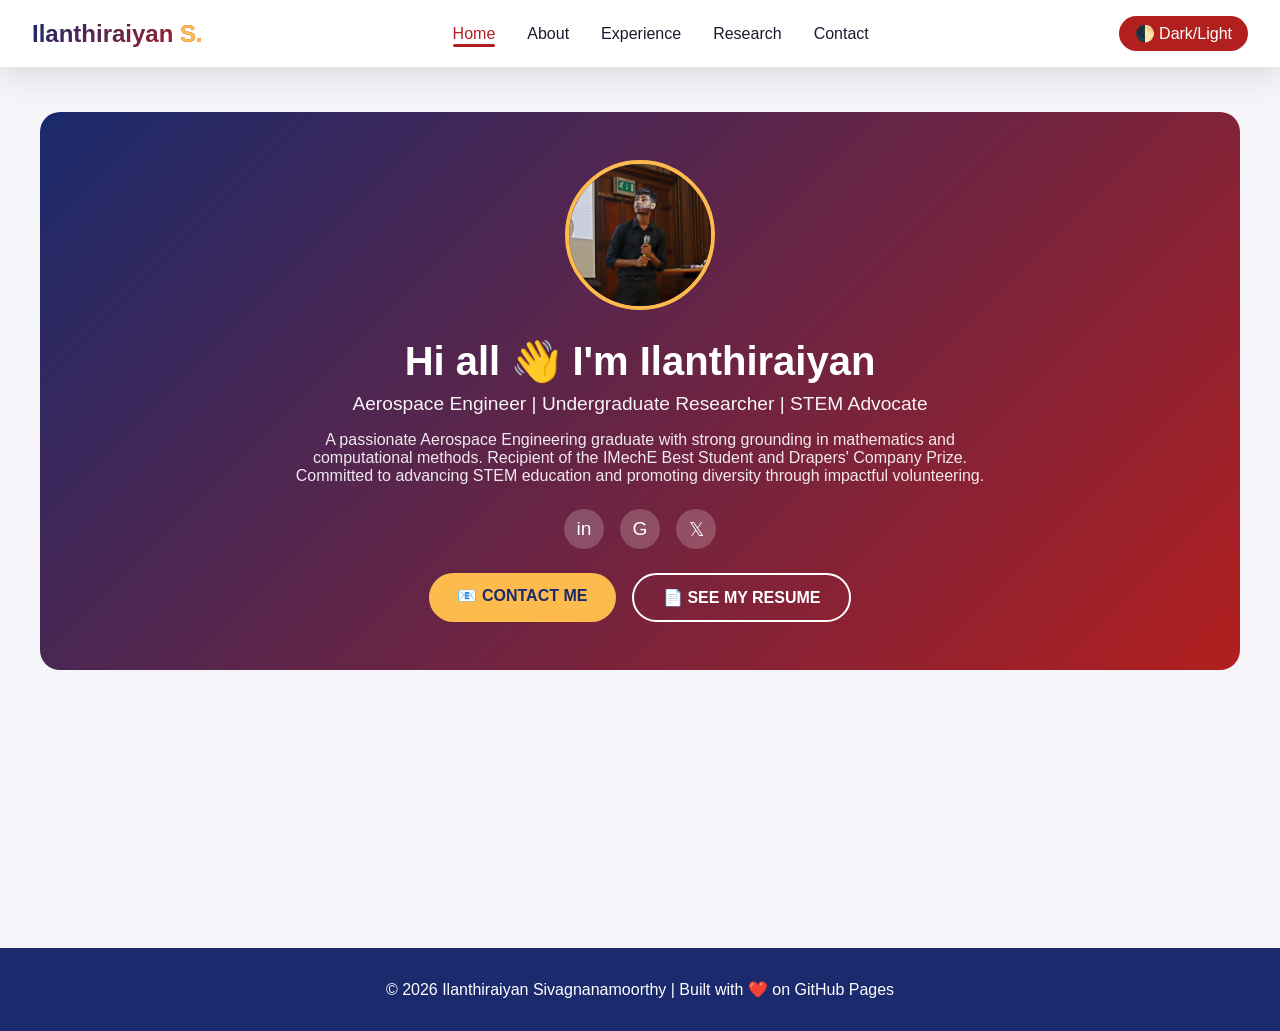
==== commit e68233b3: "Update index.html" ====
--- a/index.html
+++ b/index.html
@@ -42,35 +42,6 @@
                 </div>
             </div>
 
-            <div class="stats-container" style="display: grid; grid-template-columns: repeat(4,1fr); gap:1rem; margin-bottom:2rem;">
-                <div class="card" style="text-align:center;">
-                    <h3 style="font-size:2rem; color:var(--primary);">3</h3>
-                    <p>Publications</p>
-                </div>
-                <div class="card" style="text-align:center;">
-                    <h3 style="font-size:2rem; color:var(--primary);">8</h3>
-                    <p>Awards</p>
-                </div>
-                <div class="card" style="text-align:center;">
-                    <h3 style="font-size:2rem; color:var(--primary);">15+</h3>
-                    <p>Skills</p>
-                </div>
-                <div class="card" style="text-align:center;">
-                    <h3 style="font-size:2rem; color:var(--primary);">9</h3>
-                    <p>Experience</p>
-                </div>
-            </div>
-
-            <div class="card">
-                <h2>🔧 What I Do</h2>
-                <div class="skills-grid">
-                    <span class="skill-badge">Aerospace Engineering</span>
-                    <span class="skill-badge">Computational Modelling</span>
-                    <span class="skill-badge">Research & Development</span>
-                    <span class="skill-badge">STEM Education</span>
-                    <span class="skill-badge">Data Science</span>
-                    <span class="skill-badge">Spacecraft Dynamics</span>
-                </div>
             </div>
         </div>
     </main>
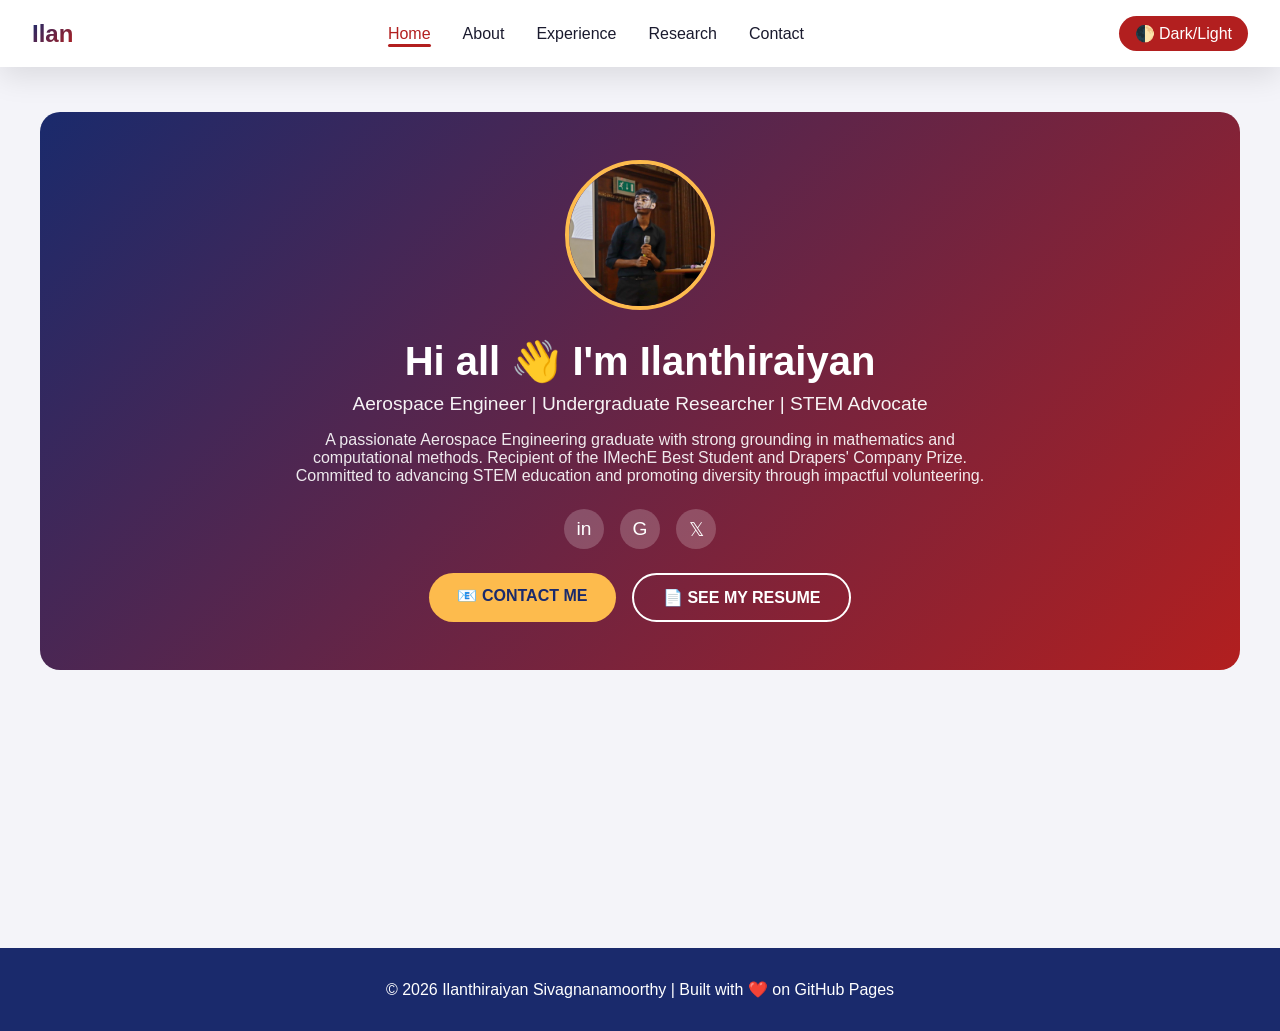
==== commit d3a4c1ee: "Update index.html" ====
--- a/index.html
+++ b/index.html
@@ -8,7 +8,7 @@
 </head>
 <body>
     <nav class="navbar">
-        <div class="logo">Ilanthiraiyan <span>S.</span></div>
+        <div class="logo">Ilan</div>
         <div class="mobile-menu" onclick="toggleMenu()">☰</div>
         <ul class="nav-links">
             <li><a href="index.html" class="active">Home</a></li>
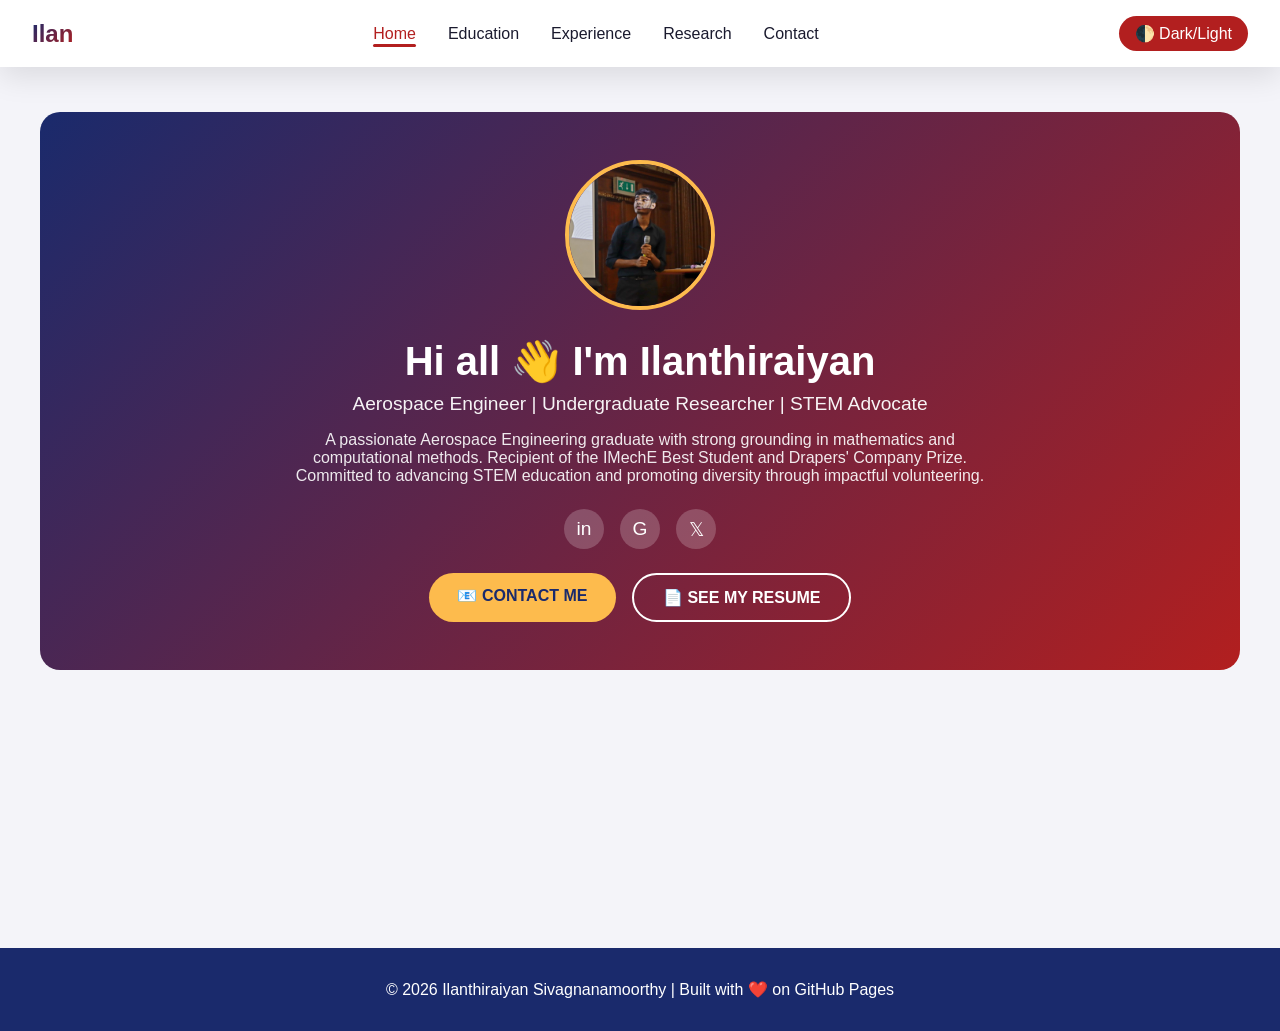
==== commit 2b607c89: "Update index.html" ====
--- a/index.html
+++ b/index.html
@@ -12,7 +12,7 @@
         <div class="mobile-menu" onclick="toggleMenu()">☰</div>
         <ul class="nav-links">
             <li><a href="index.html" class="active">Home</a></li>
-            <li><a href="about.html">About</a></li>
+            <li><a href="about.html">Education</a></li>
             <li><a href="experience.html">Experience</a></li>
             <li><a href="publications.html">Research</a></li>
             <li><a href="contact.html">Contact</a></li>
